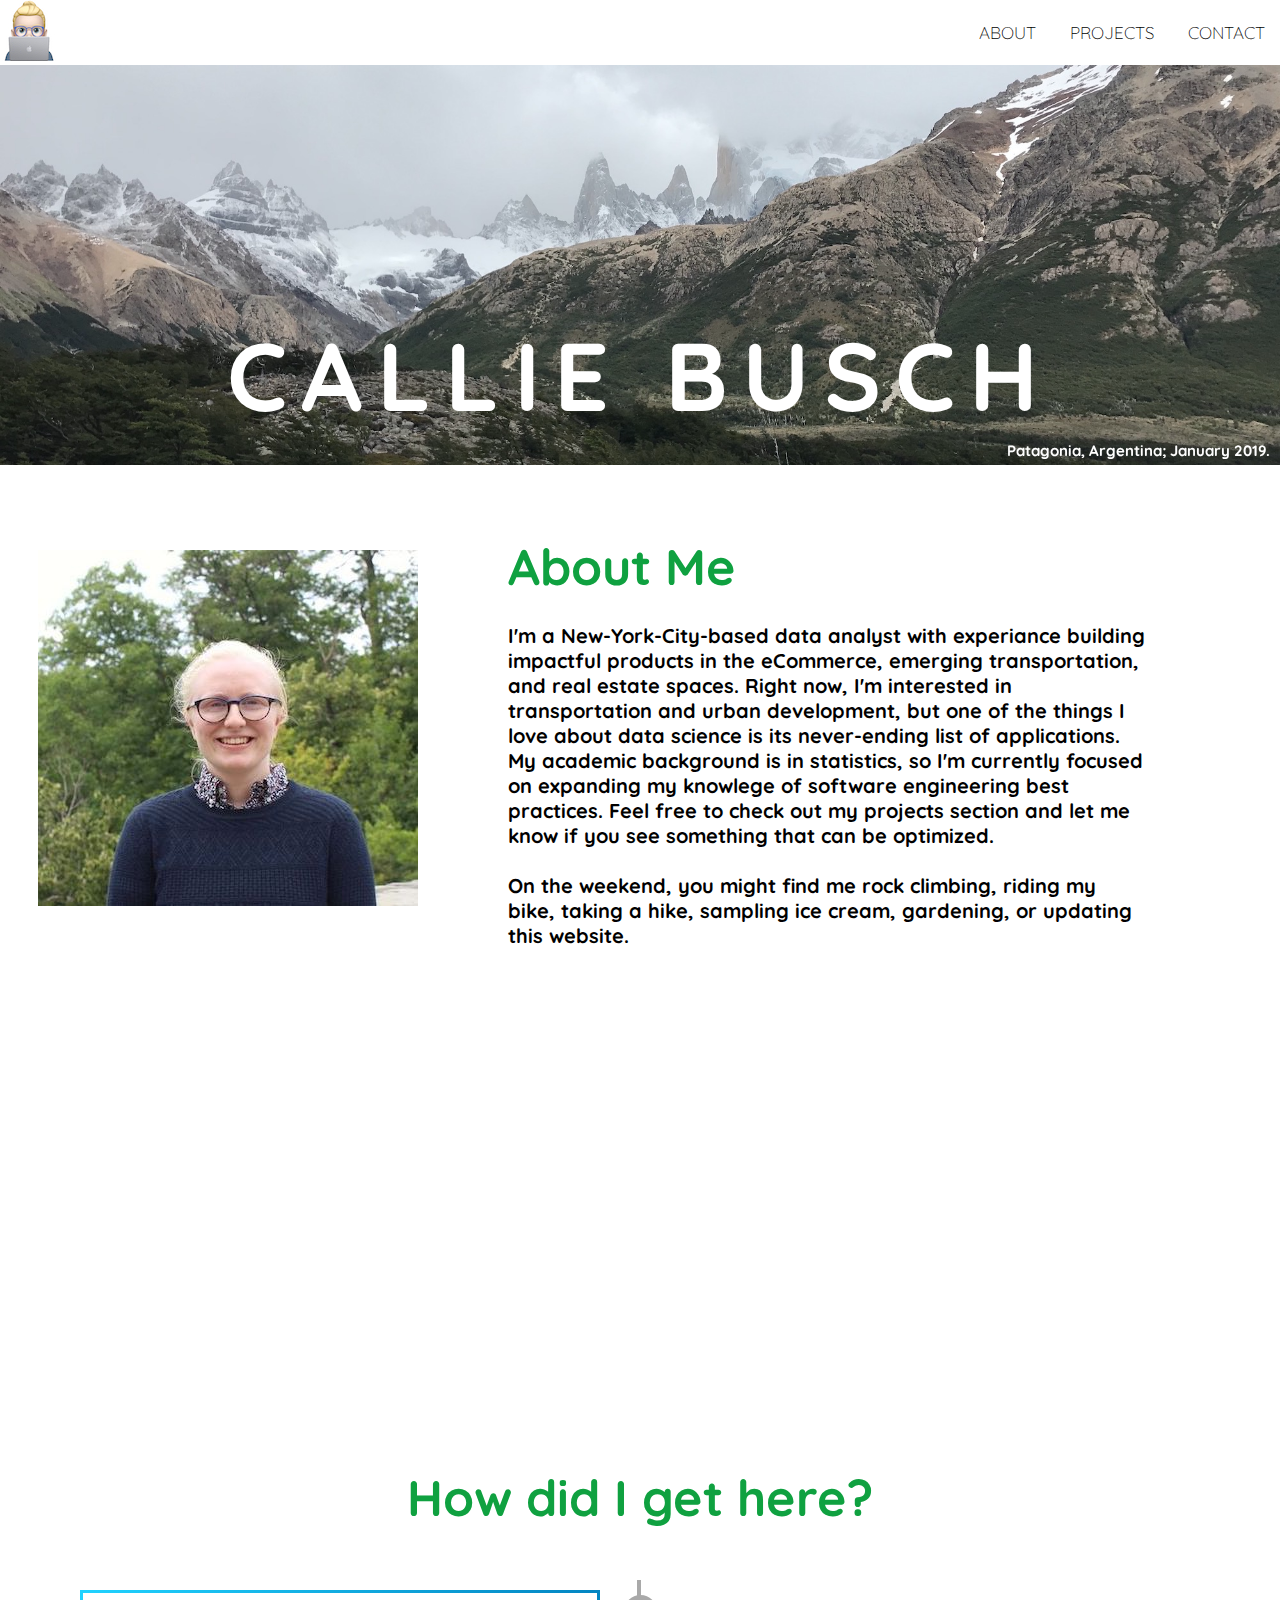
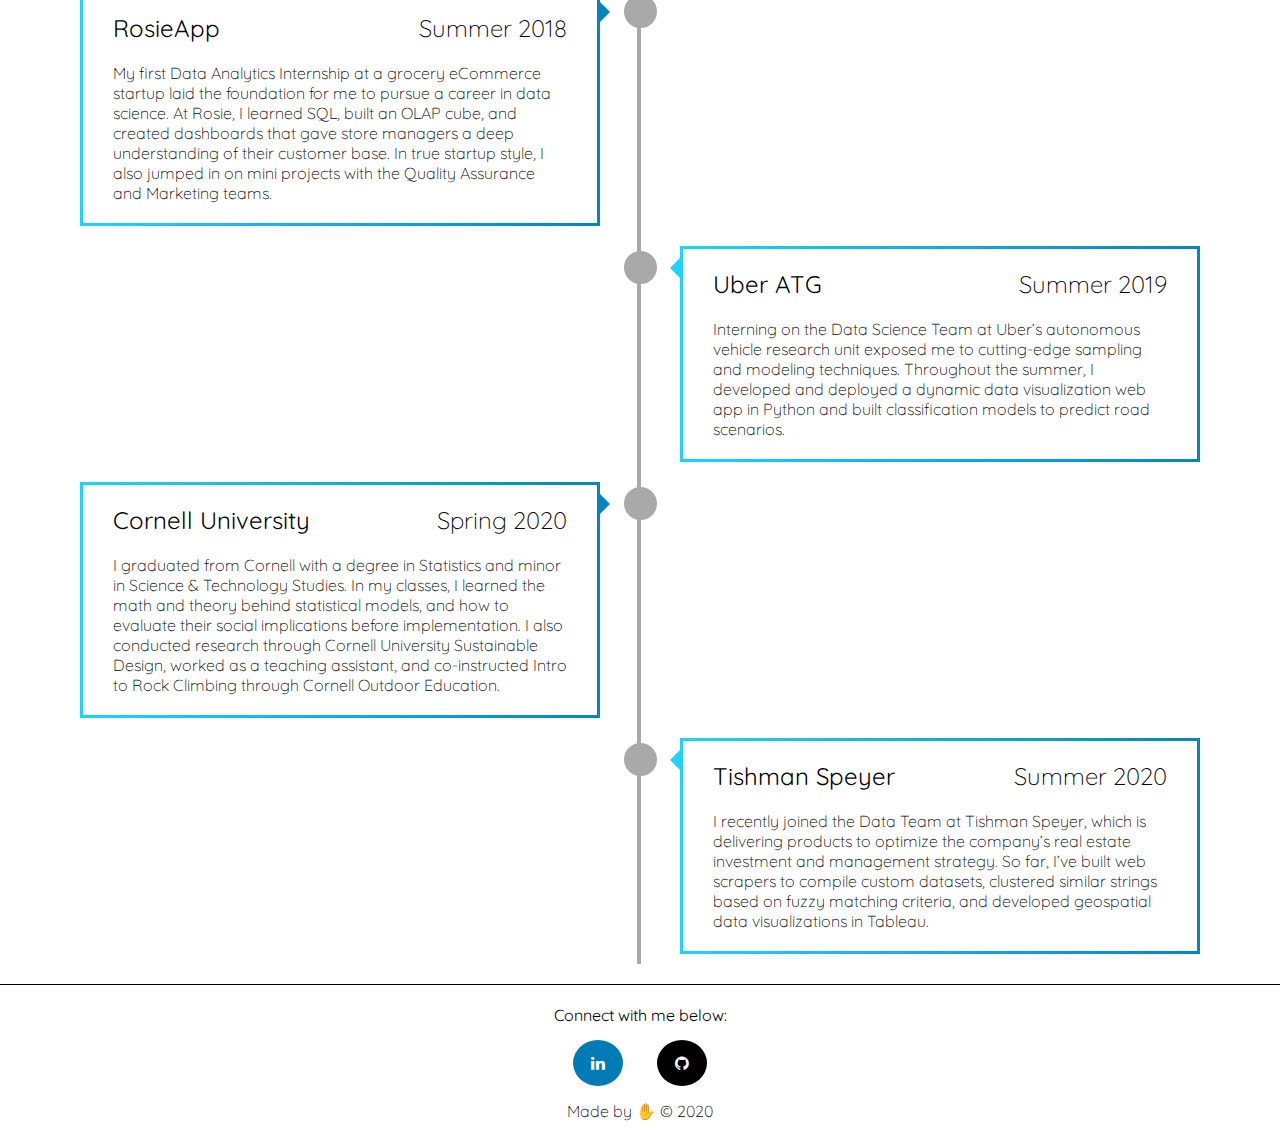
==== index.html @ 6dee9a63 "fit to bigger screens?" ====
<!DOCTYPE html>
<html lang = "en-US">
    <head>
        <meta charset="UTF-8">
        <title>
            Callie Busch
        </title>
        <link rel = "stylesheet" type = "text/css" href = 'css/style.css'>
        <link rel="stylesheet" href="https://cdnjs.cloudflare.com/ajax/libs/font-awesome/4.7.0/css/font-awesome.min.css">
        <link href="https://fonts.googleapis.com/css2?family=Quicksand:wght@300&display=swap" rel="stylesheet">
    </head>
    <body> 
        <header class="topnav">
            <span class = "cmb_icon">
                <a class="active" href = "index.html">
                    <img class= "cmb_icon" src = "images/cmb_working.jpeg">
                </a>
            </span>
            <nav class = "menu">
                <ul class ="menu_links">
                    <a href="index.html">ABOUT</a>
                    <a href="pages/projects.html">PROJECTS</a>
                    <a href="#footer">CONTACT</a>  
                </ul>     
            </nav>
            
        </header>
        <div class = "bg" id = "bg-1"> 
            <h1>
                <div class = page-title> 
                    CALLIE BUSCH  
                </div>
                <div class = "caption">
                    Patagonia, Argentina; January 2019.
                </div>
            </h1>
        </div>
        <div class = "content"> 
            <span id = 'prof_pic_containter'>
                    <img id = "prof_pic" src="images/callie_busch.jpg", alt = "Photo of Callie">
            </span>
            <span id = "abt_me"> 
                <h1 class = "headings">About Me </h1>
                <br>
                <p>
                    I'm a New-York-City-based data analyst with experiance building impactful products in the eCommerce, emerging transportation, and real estate spaces. 
                    Right now, I'm interested in transportation and urban development, but one of the things I love about data science is its never-ending list of applications.
                    My academic background is in statistics, so I'm currently focused on expanding my knowlege of software engineering best practices. 
                    Feel free to check out my projects section and let me know if you see something that can be optimized. 
                </p>
                <br>
                <p>
                    On the weekend, you might find me rock climbing, riding my bike, taking a hike, sampling ice cream, gardening, or updating this website. 
                </p> 
                <br/> 
                <p>
                    
                </p>
            </span>
        </div>
        <div class = "bg" id = "bg-2">
            <div class = "caption">
                Westland, New Zealand; December 2017.
            </div>
        </div>
        <h1 id = "tl-title" class = "headings">How did I get here?</h1>
        <div class="timeline">
            <div class="container left">
              <div class="tl-content">
                <span class = tl-header>
                        <strong>RosieApp</strong>Summer 2018
                </span>
                <br>
                <p>
                    My first Data Analytics Internship at a grocery eCommerce startup laid the foundation for me to pursue a career in data science. At Rosie, I learned SQL, built an OLAP cube, and created dashboards that gave store managers a deep understanding of their customer base. In true startup style, I also jumped in on mini projects with the Quality Assurance and Marketing teams. 
                </p>
              </div>
            </div>
            <div class="container right">
              <div class="tl-content">
                <span class = tl-header>
                    <strong>Uber ATG</strong>Summer 2019
                </span>
                <br>
                <p>Interning on the Data Science Team at Uber’s autonomous vehicle research unit exposed me to cutting-edge sampling and modeling techniques. Throughout the summer, I developed and deployed a dynamic data visualization web app in Python and built classification models to predict road scenarios.</p>
              </div>
            </div>
            <div class="container left">
                <div class="tl-content">
                    <span class = tl-header>
                        <strong>Cornell University</strong>Spring 2020
                    </span>
                    <br>
                  <p>I graduated from Cornell with a degree in Statistics and minor in Science & Technology Studies. In my classes, I learned the math and theory behind statistical models, and how to evaluate their social implications before implementation. I also conducted research through Cornell University Sustainable Design, worked as a teaching assistant, and co-instructed Intro to Rock Climbing through Cornell Outdoor Education. </p>
                </div>
              </div>
            <div class="container right">
                <div class="tl-content">
                    <span class = tl-header>
                        <strong>Tishman Speyer</strong>Summer 2020
                    </span>
                    <br>
                    <p>I recently joined the Data Team at Tishman Speyer, which is delivering products to optimize the company’s real estate investment and management strategy. So far, I’ve built web scrapers to compile custom datasets, clustered similar strings based on fuzzy matching criteria, and developed geospatial data visualizations in Tableau. </p>
                </div>
              </div>
          </div>
          <br>



        <div class = 'footer' id = footer>
            <br>
            <div> <b>Connect with me below:</b></div>
            <span class = "socials">
                <a href = "https://www.linkedin.com/in/callie-busch/" target="_blank" class="fa fa-linkedin"></a>
                <a href = "https://github.com/calliebusch" target="_blank" class="fa fa-github"></a>
            </span>
            <div> Made by &#9995; © 2020</div>
            <br>
    </body>
</html>
---- css/style.css ----
/*Styling for Callie's website*/

*{
  box-sizing: border-box;
  margin:0;
  padding:0;
}

body {
    font-family: 'Quicksand', sans-serif;
    font-style: normal;
    font-weight: 300;
  }

  .topnav {
    position: sticky;
    top:0;
    z-index:1;
    display:flex;
    background-color: rgb(255, 255, 255);
    justify-content: space-between;
    align-items: center;
  }

  .menu a {
    color: #000000;
    text-align: center;
    padding: 10px 15px;
    text-decoration: none;
    font-size: 17px;
  }
  
  .topnav a:hover {
    text-decoration: underline;
  }

  .page-title {
    text-align:center;
    color: #ffffff;
    width: 80%;
    font-size: 300%;
    padding-top: 250px;
    margin: 0 auto; 
    letter-spacing: .15em; 
  }

  .bg{
    height: 400px;
    filter: brightness(1.1);
    filter: grayscale(20%);
    background-position: top; 
    background-repeat: no-repeat;
    background-size: 100%, 100%;
    background-attachment: fixed;
    position: static;
    z-index: -9999;
    padding: 0;    
  }

  #bg-1 {
    background-image: url("../images/fitz.JPG"); 
  }
  .caption{
    position:absolute;
    color:white;
    bottom:0;
    right:0;
    font-size:15px;
    font-weight: bold;
    margin-right:10px;
    margin-bottom: 5px;
  }
  .content{
    background: white;
    width: 100%; height:550px;
    display:flex;
    flex-direction: row;
    flex-wrap:wrap;
  }
  #prof_pic_container{
    float:left;
    display:flex;
    width:50%;
    height:inherit;
  }
  #prof_pic{
    margin-top:85px;
    margin-bottom:85px;
    margin-left:10%;
    margin-right:10%;

  }
  #abt_me{
    float:right;
    text-align: left;
    height:inherit;
    width: 50%;
    margin-top:70px;
    margin-bottom: 70px;
    margin-right:10%;
    margin-left:10%;
    font-weight: bold;
    font-size: 20px;
  }
  .headings {
    font-size: 50px;
    color: rgb(15, 161, 64);
    font-weight: bold;
  }

  #bg-2 {
    background-image: url("../images/NZ_riv.jpeg"); 
  }
  .footer{
    border-top: 1px solid #000000;
    text-align: center;
  }

  .socials a {
    display: inline-block;
  }

  #bg-4 {
    background-image: url("../images/au_blue_hills.jpeg"); 
  }

  #bg-3 {
    background-image: url("../images/au_beach.jpg"); 
  }

  .center-heading{
    padding-top: 50px;
    text-align: center;
    color: rgb(122, 177, 122);
    font-size: 40px;
    font-weight: bold;
  }

  .fa {
    padding: 15px;
    width: 50px;
    font-size: 30px;
    text-align: center;
    text-decoration: none;
    border-radius: 50%;
    margin: 15px;
    color: white;
  }

  .fa-linkedin {
    background: #007bb5;
  }
  
  .fa-github {
    background: black;
  }

 #tl-title{
   text-align: center;
   padding:4%
 }

  .timeline {
    position: relative;
    max-width: 1200px;
    margin: 0 auto;
  }
  
  /* The actual timeline (the vertical ruler) */
  .timeline::after {
    content: '';
    position: absolute;
    width: 4px;
    background-color:darkgray;
    top: 0;
    bottom: 0;
    left: 50%;
    margin-left: -3px;
    position: absolute;
    z-index: .9;
  }
  
  /* Container around content */
  .container {
    padding: 10px 40px;
    position: relative;
    background-color: inherit;
    width: 50%;
  }
  
  /* The circles on the timeline */
  .container::after {
    content: '';
    position: absolute;
    width: 25px;
    height: 25px;
    right: -17px;
    background-color: darkgray;
    border: 4px solid darkgray;
    top: 15px;
    border-radius: 50%;
  }
  
  /* Place the container to the left */
  .left {
    left: 0;
  }
  
  /* Place the container to the right */
  .right {
    left: 50%;
  }
  
  /* Add arrows to the left container (pointing right) */
  .left::before {
    content: " ";
    height: 0;
    position: absolute;
    top: 22px;
    width: 0;
    z-index: .99;
    right: 30px;
    border: medium solid rgb(3, 133, 194);
    border-width: 10px 0 10px 10px;
    border-color: transparent transparent transparent rgb(3, 133, 194);
  }
  
  /* Add arrows to the right container (pointing left) */
  .right::before {
    content: " ";
    height: 0;
    position: absolute;
    top: 22px;
    width: 0;
    z-index: .99;
    left: 30px;
    border: medium solid rgb(32, 210, 255);
    border-width: 10px 10px 10px 0;
    border-color: transparent rgb(32, 210, 255) transparent transparent;
  }
  
  /* Fix the circle for containers on the right side */
  .right::after {
    left: -16px;
  }
  
  /* The actual content */
  .tl-content {
    padding: 20px 30px;
    background-color: white;
    border: solid;
    /*border-color: darkblue;*/
    border-image: linear-gradient(to right, rgb(32, 210, 255) 0%, rgb(3, 133, 194) 100%);
    border-image-slice: 1;
    position: relative;
    border-radius: 6px;
  }
  
  /* Media queries - Responsive timeline on screens less than 600px wide */
  @media screen and (max-width: 600px) {
  /* Place the timelime to the left */
    .timeline::after {
      left: 31px;
    }
  
  /* Full-width containers */
    .container {
      width: 100%;
      padding-left: 70px;
      padding-right: 25px;
    }
  
  /* Make sure that all arrows are pointing leftwards */
    .container::before {
      left: 60px;
      border: medium solid white;
      border-width: 10px 10px 10px 0;
      border-color: transparent white transparent transparent;
    }
  
  /* Make sure all circles are at the same spot */
    .left::after, .right::after {
      left: 15px;
    }
  
  /* Make all right containers behave like the left ones */
    .right {
      left: 0%;
    }
  }


  .tl-header{
    top:0;
    z-index:1;
    display:flex;
    justify-content: space-between;
    align-items: center;
    font-size: 150%;
  }
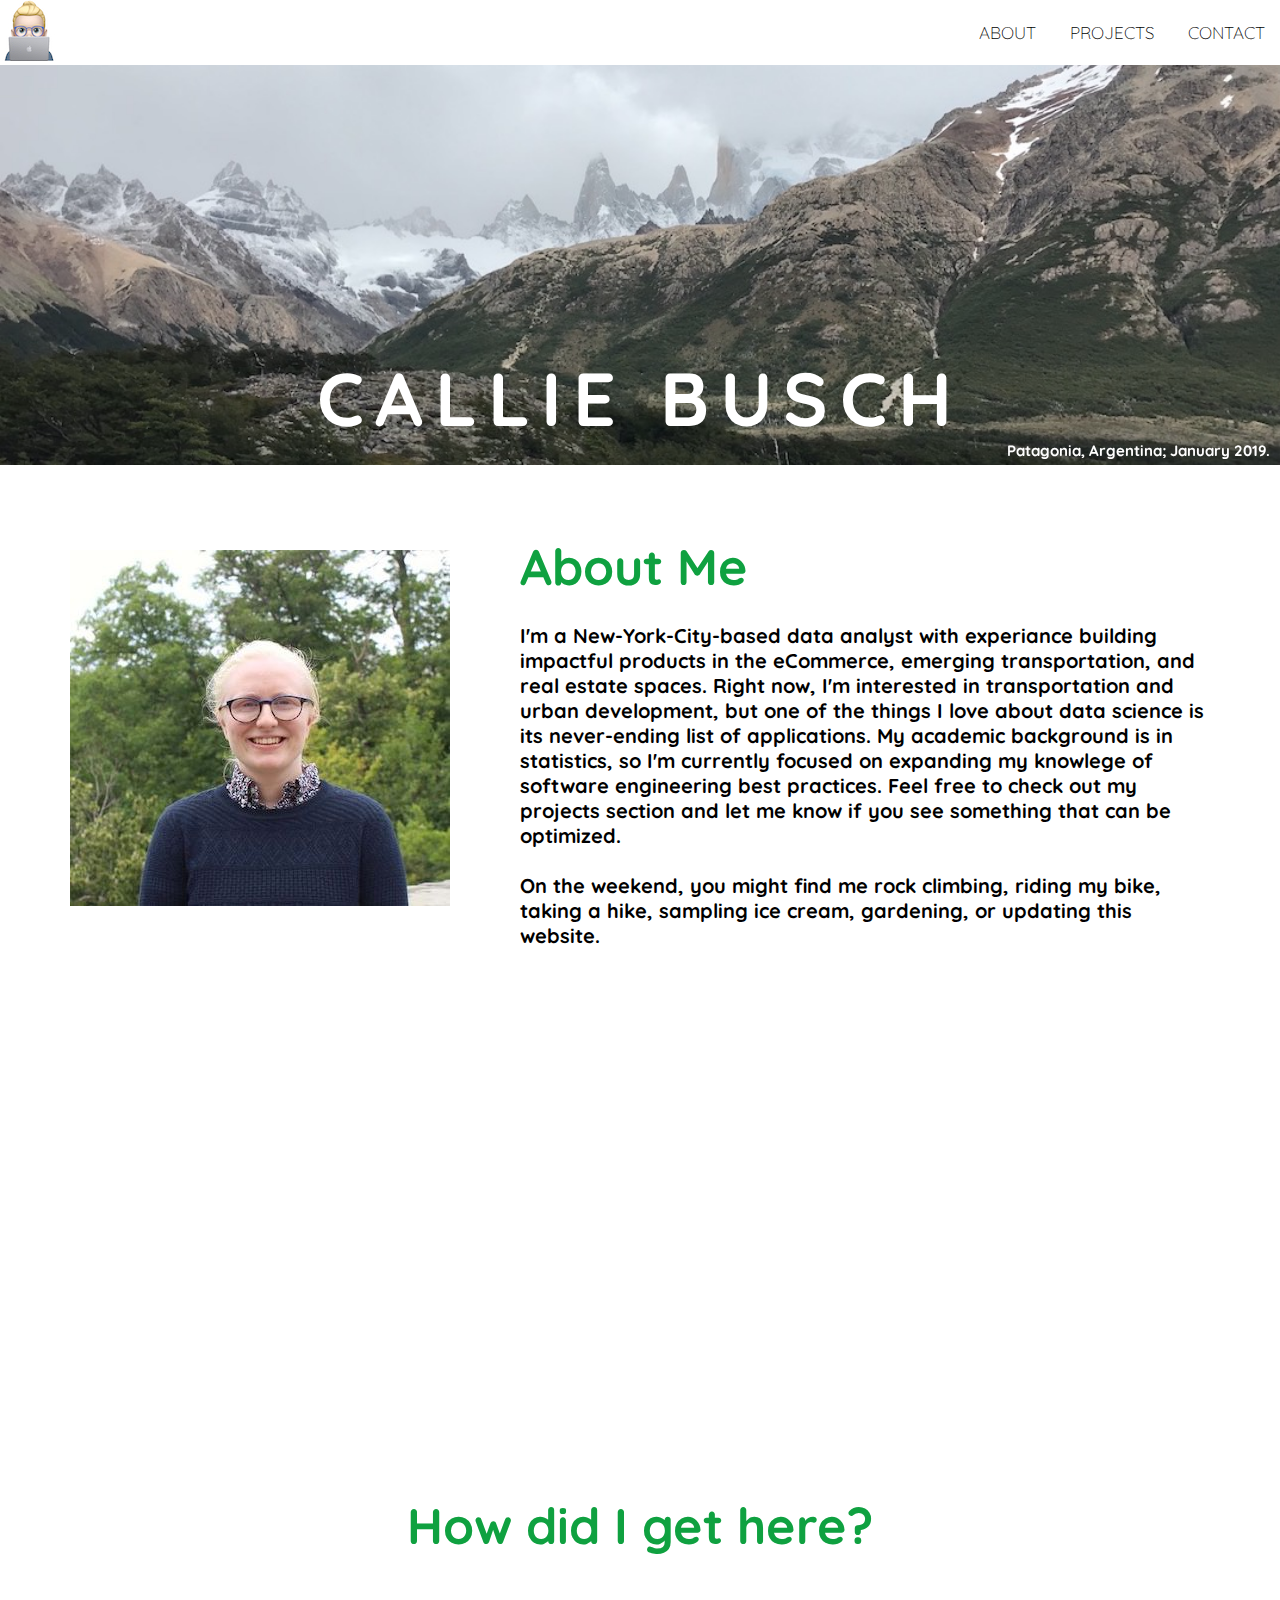
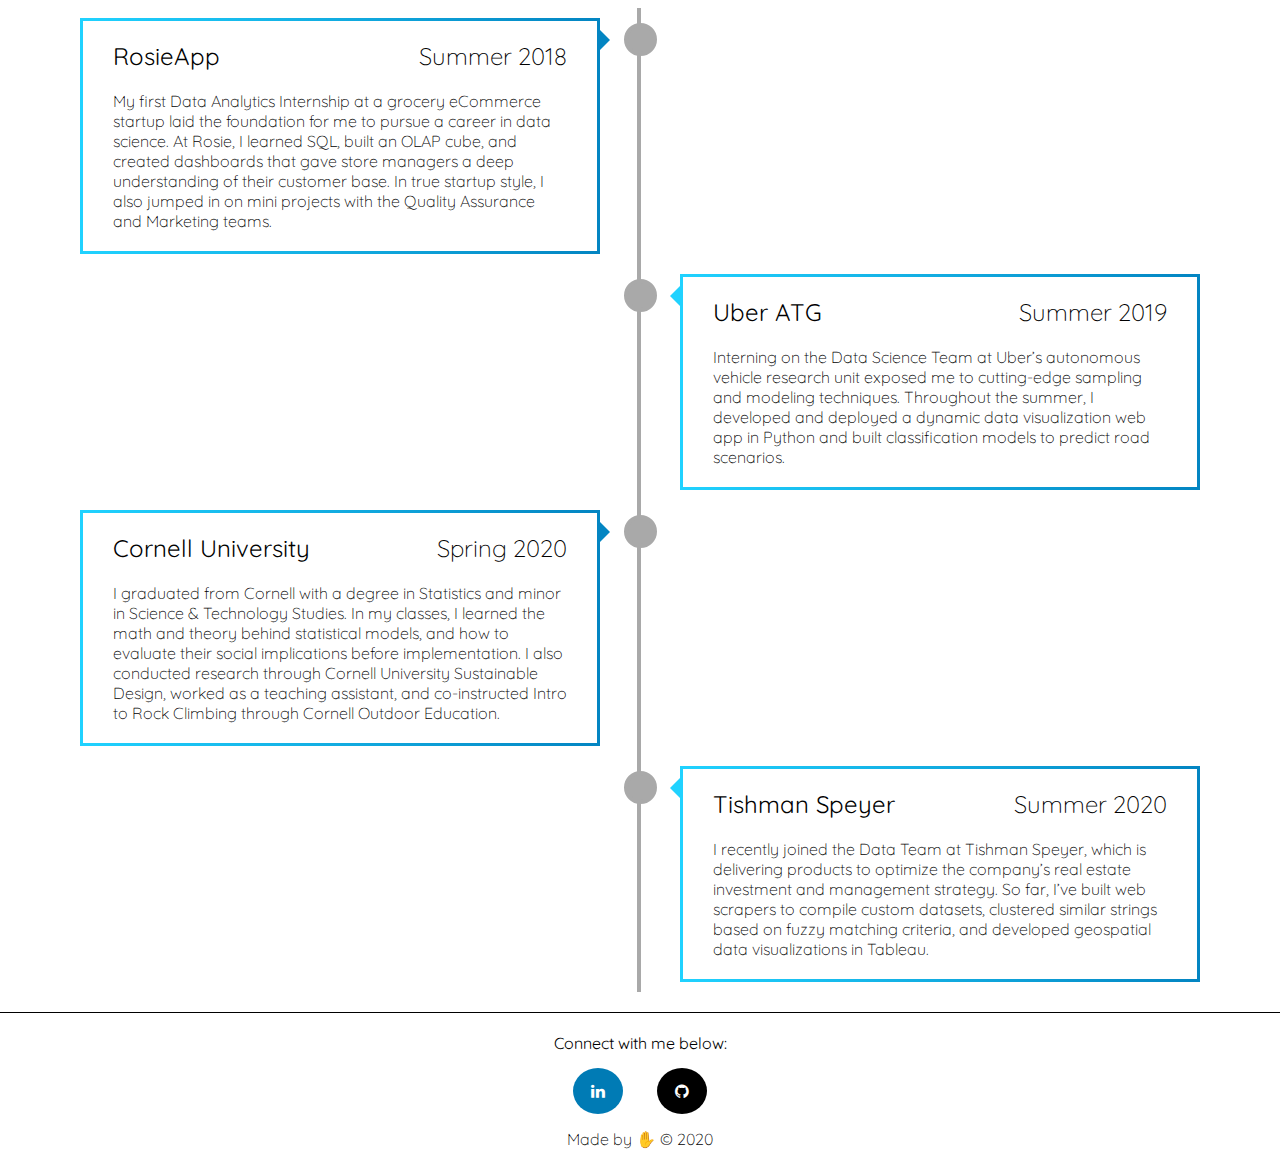
==== commit 8c7671a5: "phone view exp 3" ====
--- a/index.html
+++ b/index.html
@@ -2,6 +2,7 @@
 <html lang = "en-US">
     <head>
         <meta charset="UTF-8">
+        <meta name="viewport" content="minimum-scale=1">
         <title>
             Callie Busch
         </title>
--- a/css/style.css
+++ b/css/style.css
@@ -35,13 +35,14 @@
   }
 
   .page-title {
-    text-align:center;
     color: #ffffff;
-    width: 80%;
-    font-size: 300%;
-    padding-top: 250px;
-    margin: 0 auto; 
+    font-size: 75px;
     letter-spacing: .15em; 
+    padding-bottom: 20px; 
+    position: absolute;
+    width:100%;
+    bottom:0;
+    text-align: center;
   }
 
   .bg{
@@ -55,6 +56,7 @@
     position: static;
     z-index: -9999;
     padding: 0;    
+
   }
 
   #bg-1 {
@@ -72,33 +74,30 @@
   }
   .content{
     background: white;
-    width: 100%; height:550px;
+    height:auto;
+    width: 100%; 
     display:flex;
     flex-direction: row;
-    flex-wrap:wrap;
+    flex-wrap:nowrap;
   }
   #prof_pic_container{
     float:left;
-    display:flex;
-    width:50%;
     height:inherit;
   }
   #prof_pic{
     margin-top:85px;
     margin-bottom:85px;
-    margin-left:10%;
-    margin-right:10%;
-
-  }
+    margin-left:70px;
+  }
+
   #abt_me{
     float:right;
     text-align: left;
     height:inherit;
-    width: 50%;
     margin-top:70px;
     margin-bottom: 70px;
-    margin-right:10%;
-    margin-left:10%;
+    margin-left:70px;
+    margin-right:70px;
     font-weight: bold;
     font-size: 20px;
   }
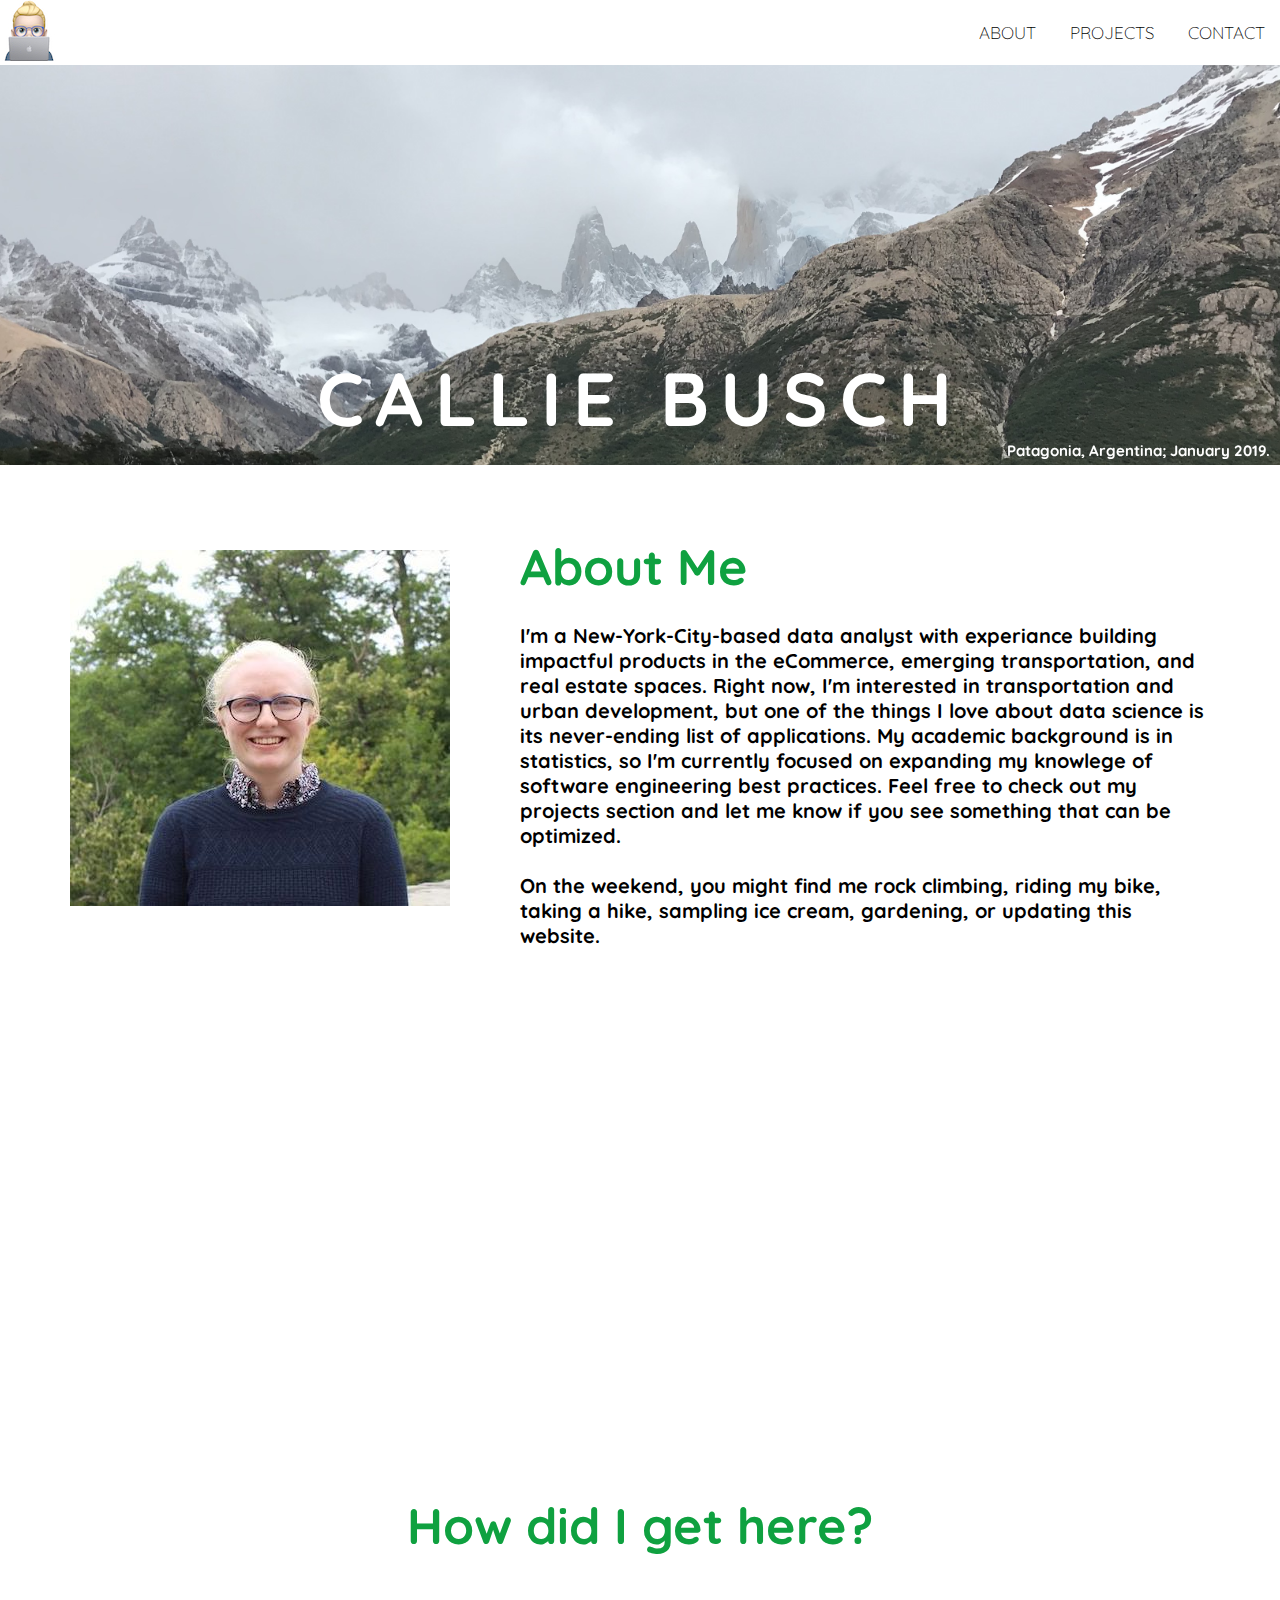
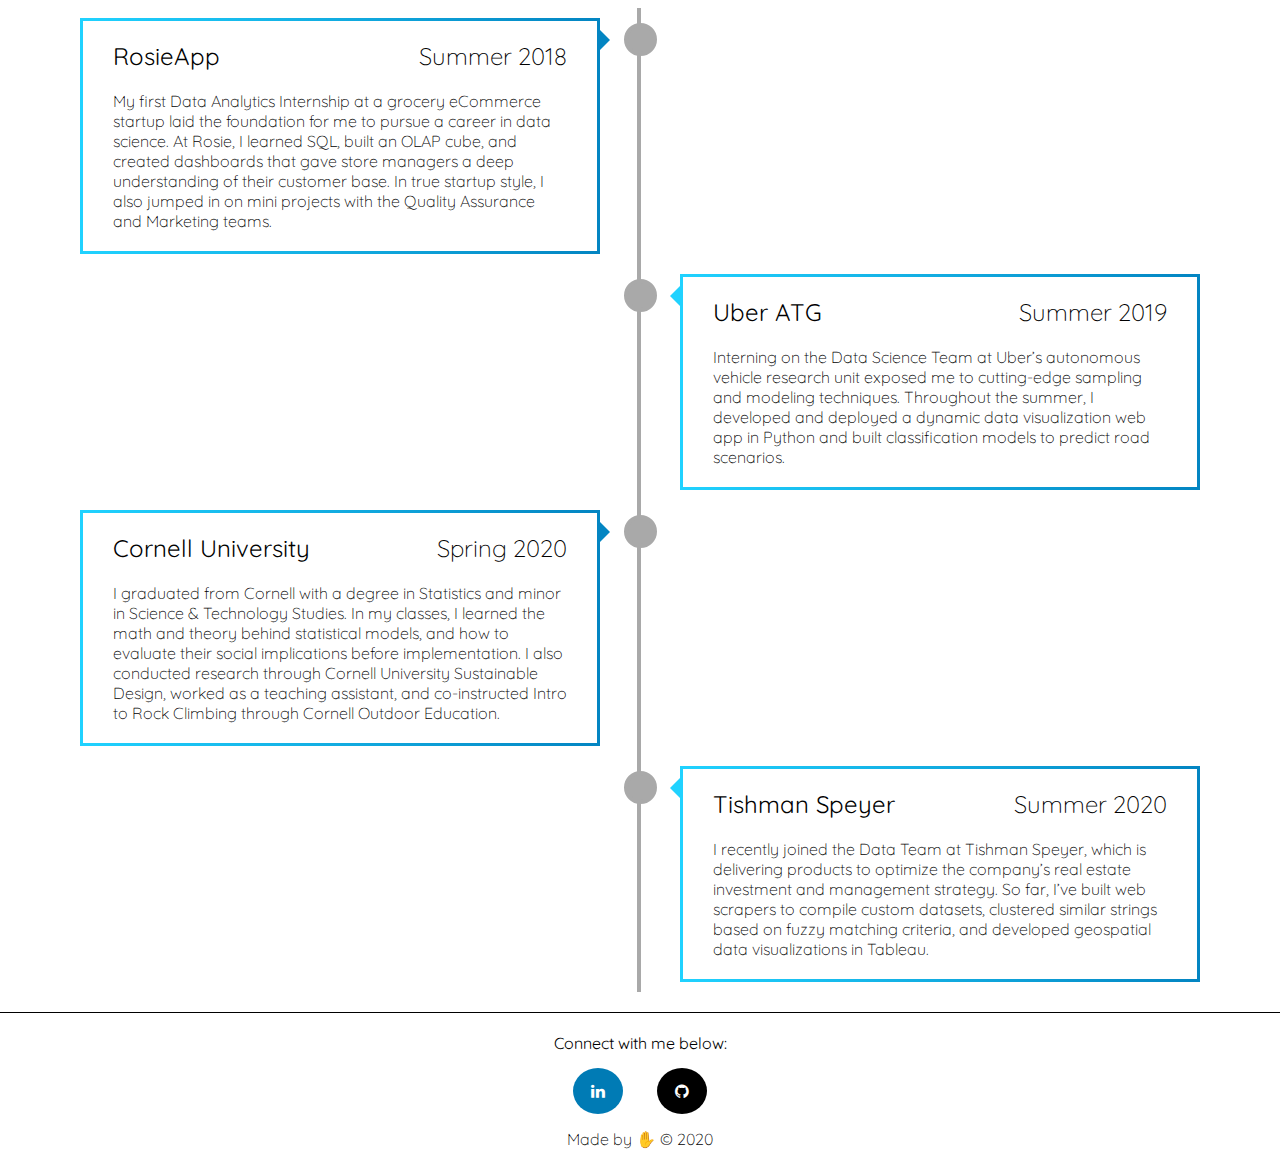
==== commit 1dd6b792: "phone view exp 4" ====
--- a/index.html
+++ b/index.html
@@ -2,7 +2,6 @@
 <html lang = "en-US">
     <head>
         <meta charset="UTF-8">
-        <meta name="viewport" content="minimum-scale=1">
         <title>
             Callie Busch
         </title>
@@ -31,11 +30,12 @@
                 <div class = page-title> 
                     CALLIE BUSCH  
                 </div>
-                <div class = "caption">
+                 <div class = "caption">
                     Patagonia, Argentina; January 2019.
                 </div>
             </h1>
-        </div>
+        </div>    
+        
         <div class = "content"> 
             <span id = 'prof_pic_containter'>
                     <img id = "prof_pic" src="images/callie_busch.jpg", alt = "Photo of Callie">
--- a/css/style.css
+++ b/css/style.css
@@ -46,13 +46,15 @@
   }
 
   .bg{
-    height: 400px;
+    height:400px;
     filter: brightness(1.1);
     filter: grayscale(20%);
     background-position: top; 
     background-repeat: no-repeat;
-    background-size: 100%, 100%;
+    background-size: cover;
+    margin:0;
     background-attachment: fixed;
+    bottom:0;
     position: static;
     z-index: -9999;
     padding: 0;    
@@ -60,7 +62,7 @@
   }
 
   #bg-1 {
-    background-image: url("../images/fitz.JPG"); 
+    background-image: url("../images/fitz_2.jpeg"); 
   }
   .caption{
     position:absolute;
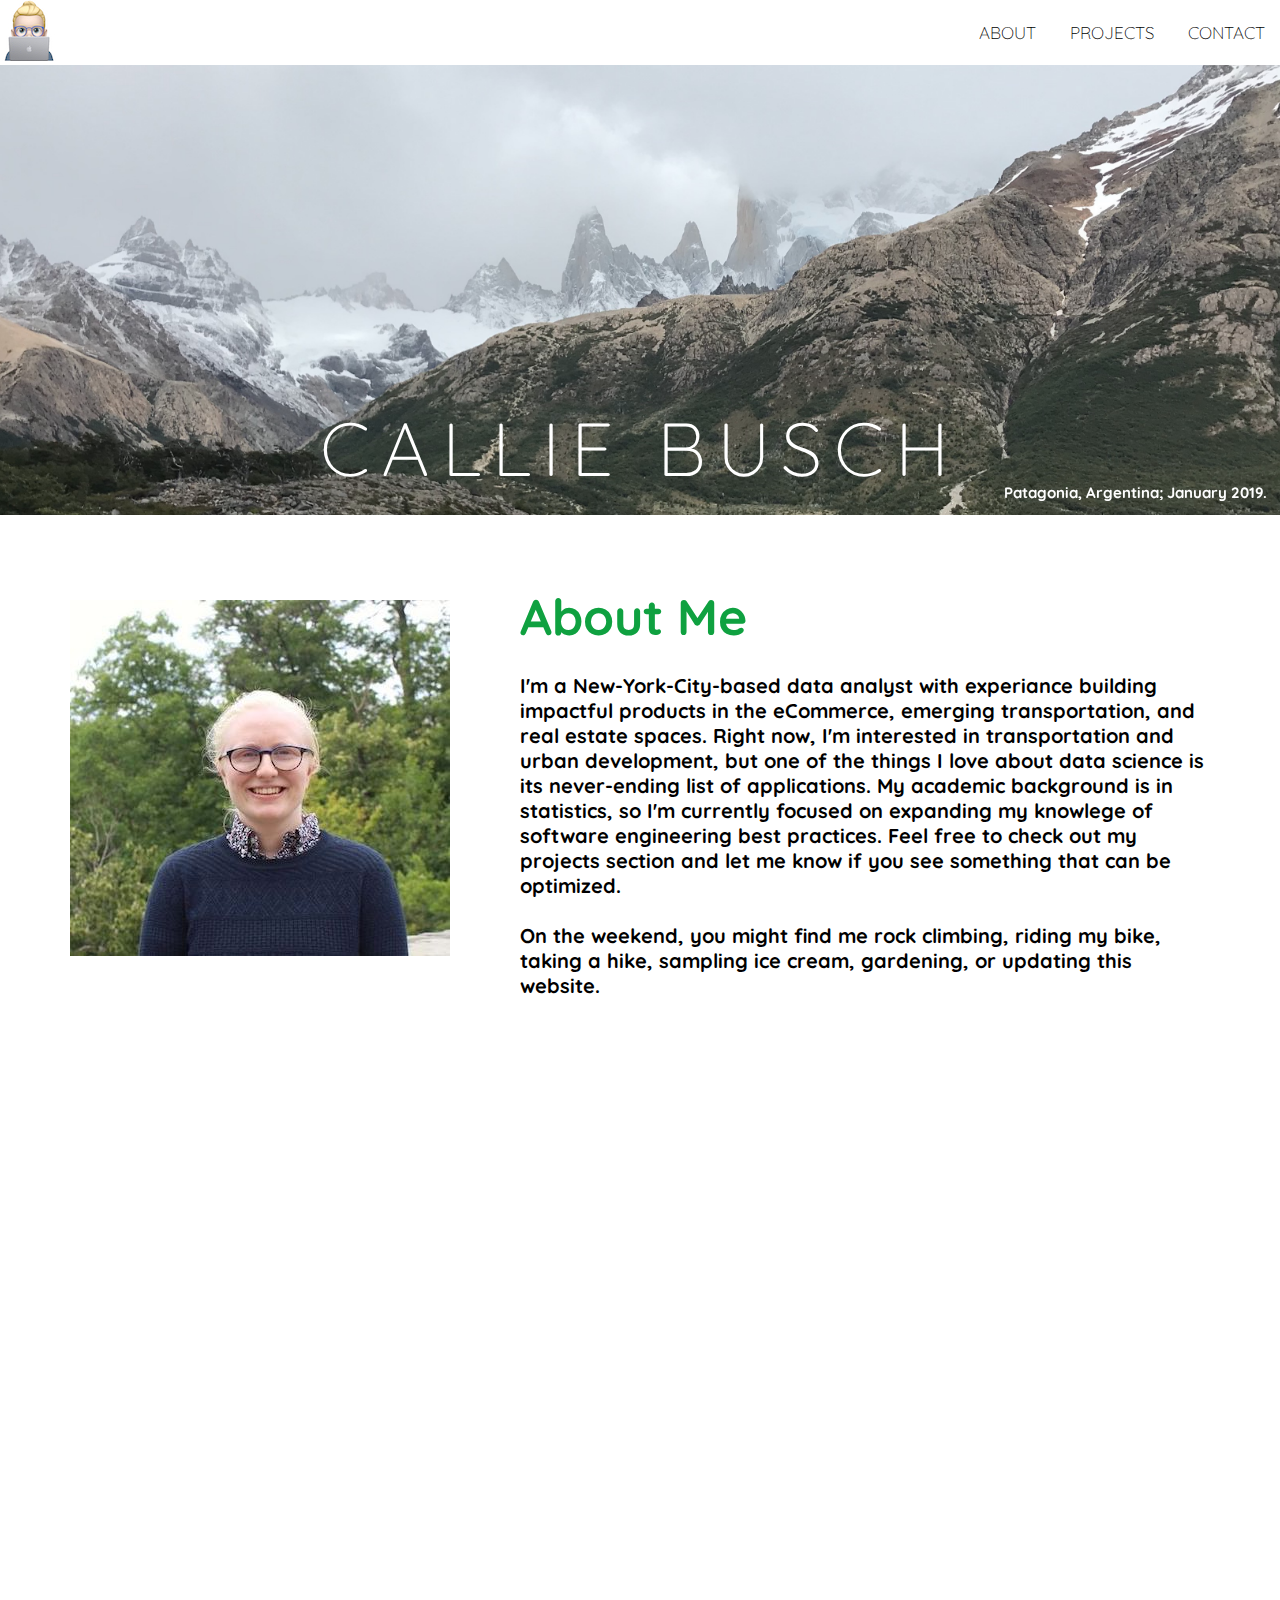
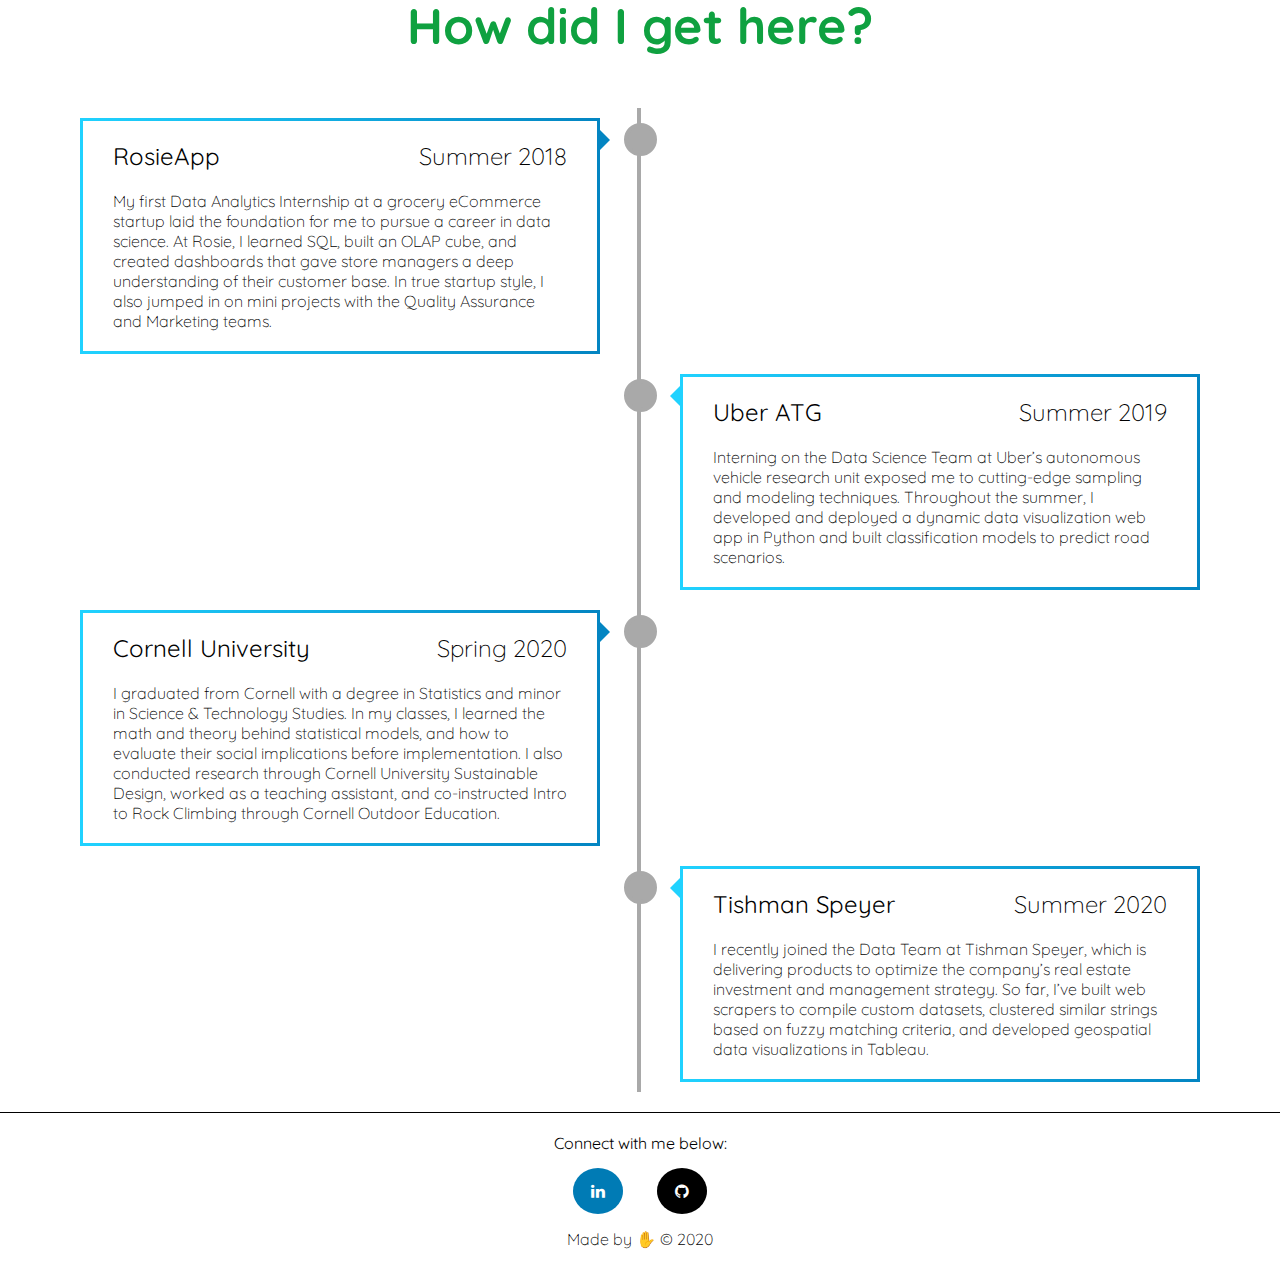
==== commit ea207145: "phone view test 1" ====
--- a/index.html
+++ b/index.html
@@ -26,14 +26,12 @@
             
         </header>
         <div class = "bg" id = "bg-1"> 
-            <h1>
-                <div class = page-title> 
-                    CALLIE BUSCH  
-                </div>
-                 <div class = "caption">
-                    Patagonia, Argentina; January 2019.
-                </div>
-            </h1>
+            <div class = page-title> 
+                CALLIE BUSCH  
+            </div>
+            <div class = "caption">
+                Patagonia, Argentina; January 2019.
+            </div>
         </div>    
         
         <div class = "content"> 
--- a/css/style.css
+++ b/css/style.css
@@ -6,10 +6,15 @@
   padding:0;
 }
 
+html{
+  height:100%;
+}
+
 body {
     font-family: 'Quicksand', sans-serif;
     font-style: normal;
     font-weight: 300;
+    height: 100%;
   }
 
   .topnav {
@@ -46,19 +51,19 @@
   }
 
   .bg{
-    height:400px;
+    height:50%;
+    min-height: 200px;
     filter: brightness(1.1);
     filter: grayscale(20%);
     background-position: top; 
     background-repeat: no-repeat;
-    background-size: cover;
+    background-size: cover ;
     margin:0;
     background-attachment: fixed;
     bottom:0;
     position: static;
     z-index: -9999;
     padding: 0;    
-
   }
 
   #bg-1 {
@@ -71,8 +76,8 @@
     right:0;
     font-size:15px;
     font-weight: bold;
-    margin-right:10px;
-    margin-bottom: 5px;
+    margin-right:1%;
+    margin-bottom: 1%;
   }
   .content{
     background: white;
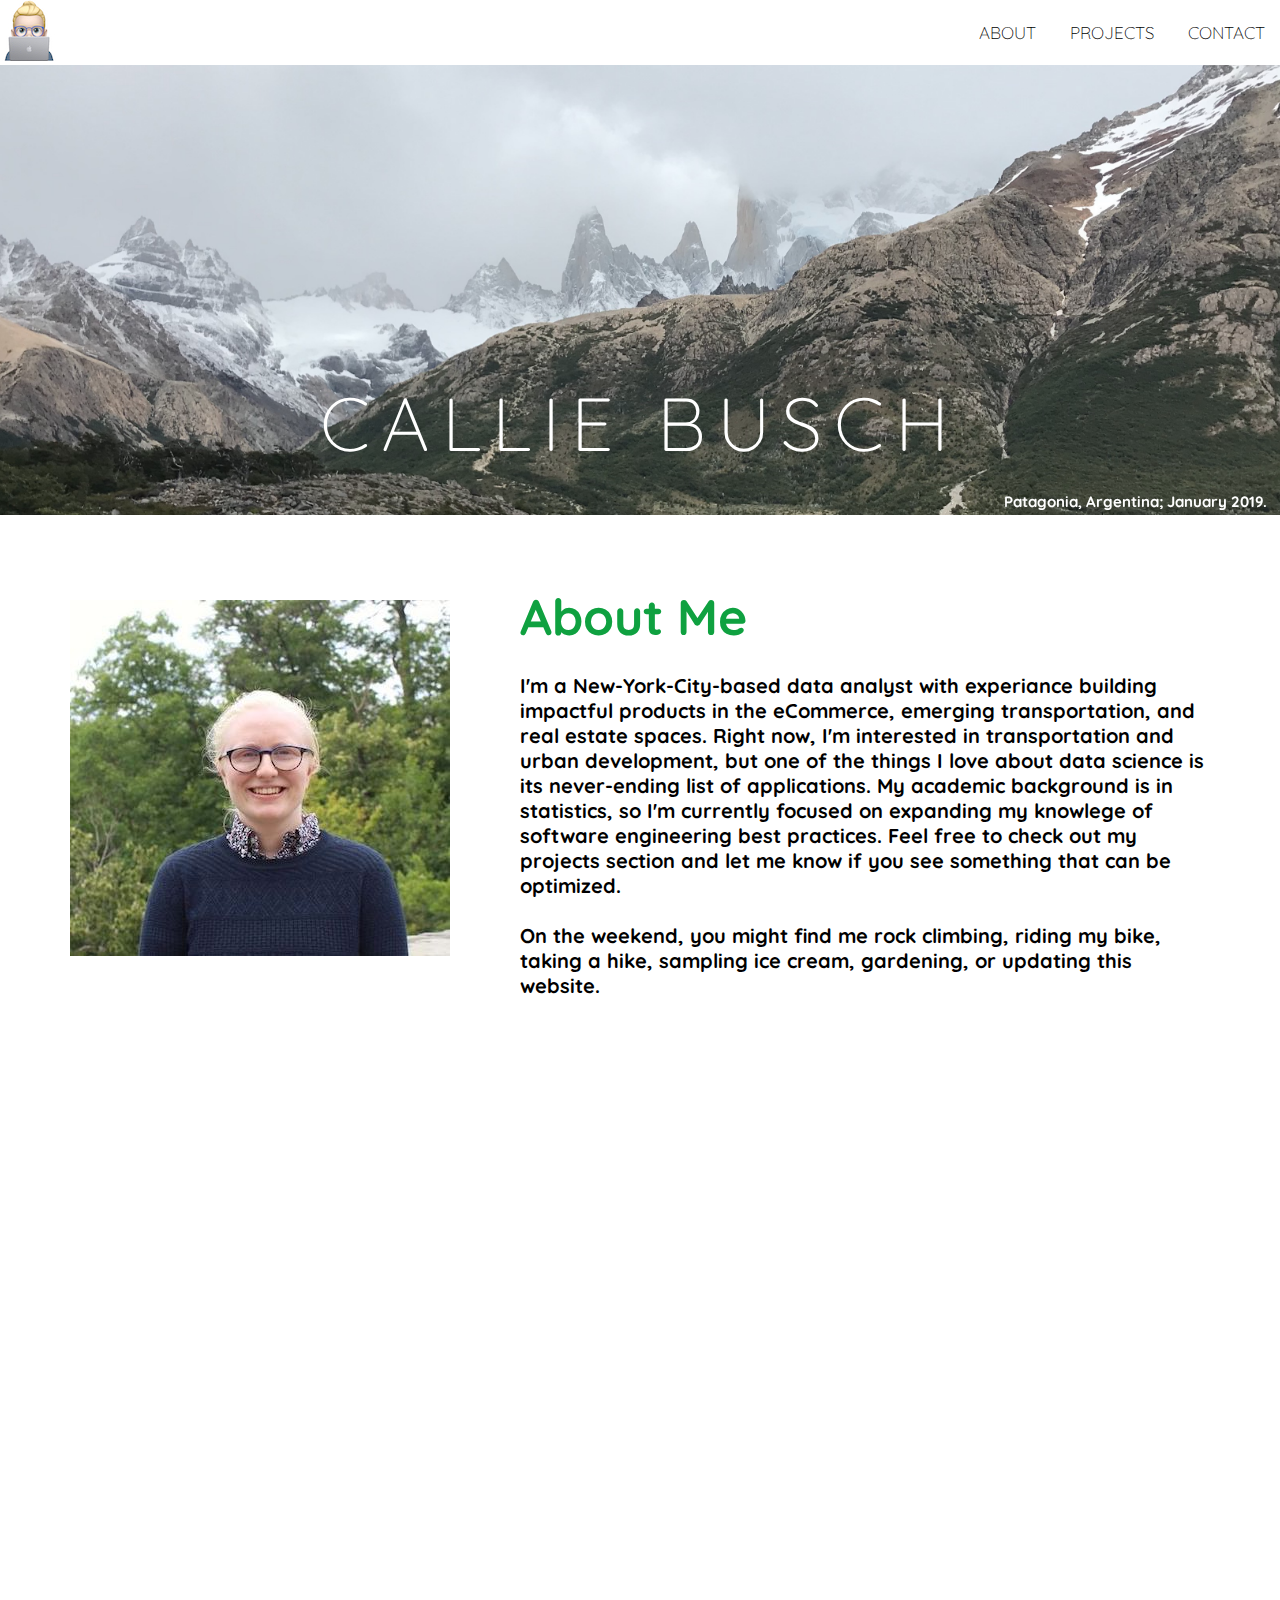
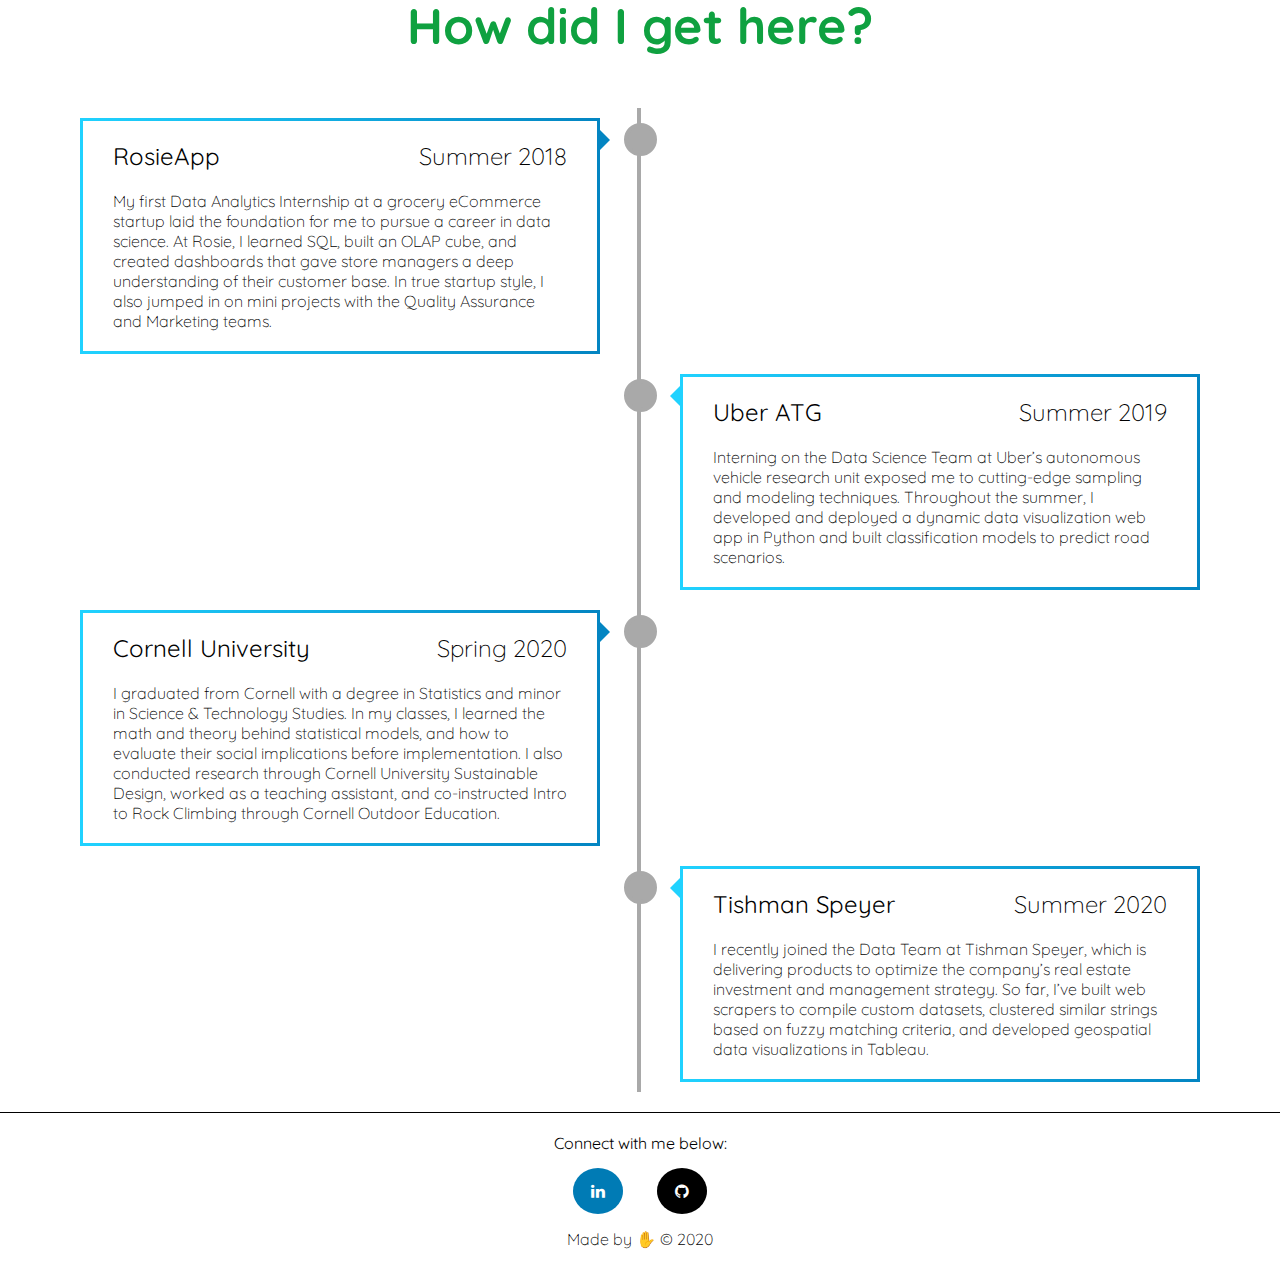
==== commit 4f9d5eb4: "phone view test purple text" ====
--- a/index.html
+++ b/index.html
@@ -25,6 +25,7 @@
             </nav>
             
         </header>
+        
         <div class = "bg" id = "bg-1"> 
             <div class = page-title> 
                 CALLIE BUSCH  
--- a/css/style.css
+++ b/css/style.css
@@ -43,11 +43,12 @@
     color: #ffffff;
     font-size: 75px;
     letter-spacing: .15em; 
-    padding-bottom: 20px; 
-    position: absolute;
+    /*padding-bottom: 20px; */
+    position: absolute; 
     width:100%;
-    bottom:0;
-    text-align: center;
+    bottom:10%;
+    text-align: center;
+    left:0;
   }
 
   .bg{
@@ -56,6 +57,7 @@
     filter: brightness(1.1);
     filter: grayscale(20%);
     background-position: top; 
+    position: relative;
     background-repeat: no-repeat;
     background-size: cover ;
     margin:0;
@@ -66,18 +68,41 @@
     padding: 0;    
   }
 
-  #bg-1 {
-    background-image: url("../images/fitz_2.jpeg"); 
+  /*-------- iPads and iphones --------*/
+  @media (hover: none) {
+  .bg {
+    background-attachment: scroll;
+    position: relative;
+  }
+  .page-title {
+    color: #ffffff;
+    color:rgb(255, 92, 255);
+    font-size: 75px;
+    letter-spacing: .15em; 
+    width:100%;
+    position: absolute;
+    text-align: center;
   }
   .caption{
     position:absolute;
     color:white;
-    bottom:0;
-    right:0;
+    bottom:1%;
+    right:1%;
     font-size:15px;
     font-weight: bold;
-    margin-right:1%;
-    margin-bottom: 1%;
+  }
+}
+
+  #bg-1 {
+    background-image: url("../images/fitz_2.jpeg"); 
+  }
+  .caption{
+    position:absolute;
+    color:white;
+    bottom:1%;
+    right:1%;
+    font-size:15px;
+    font-weight: bold;
   }
   .content{
     background: white;
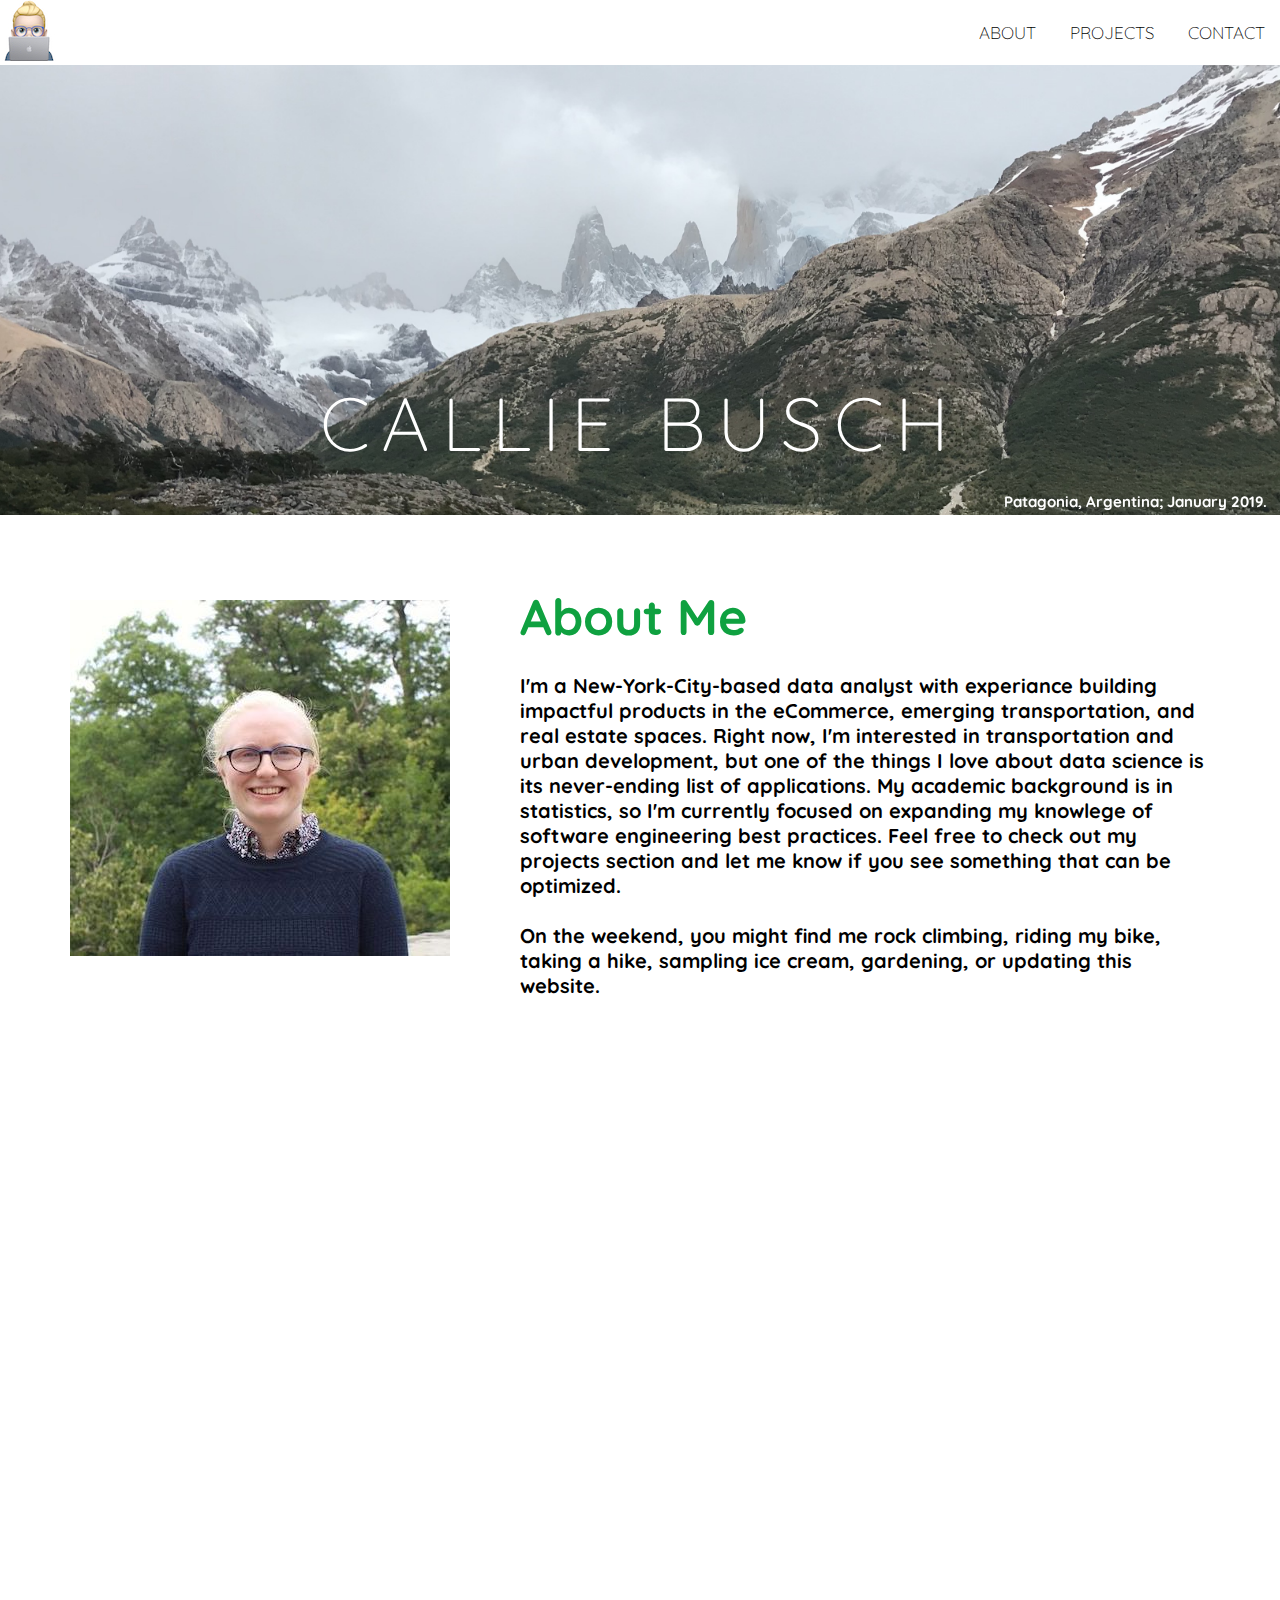
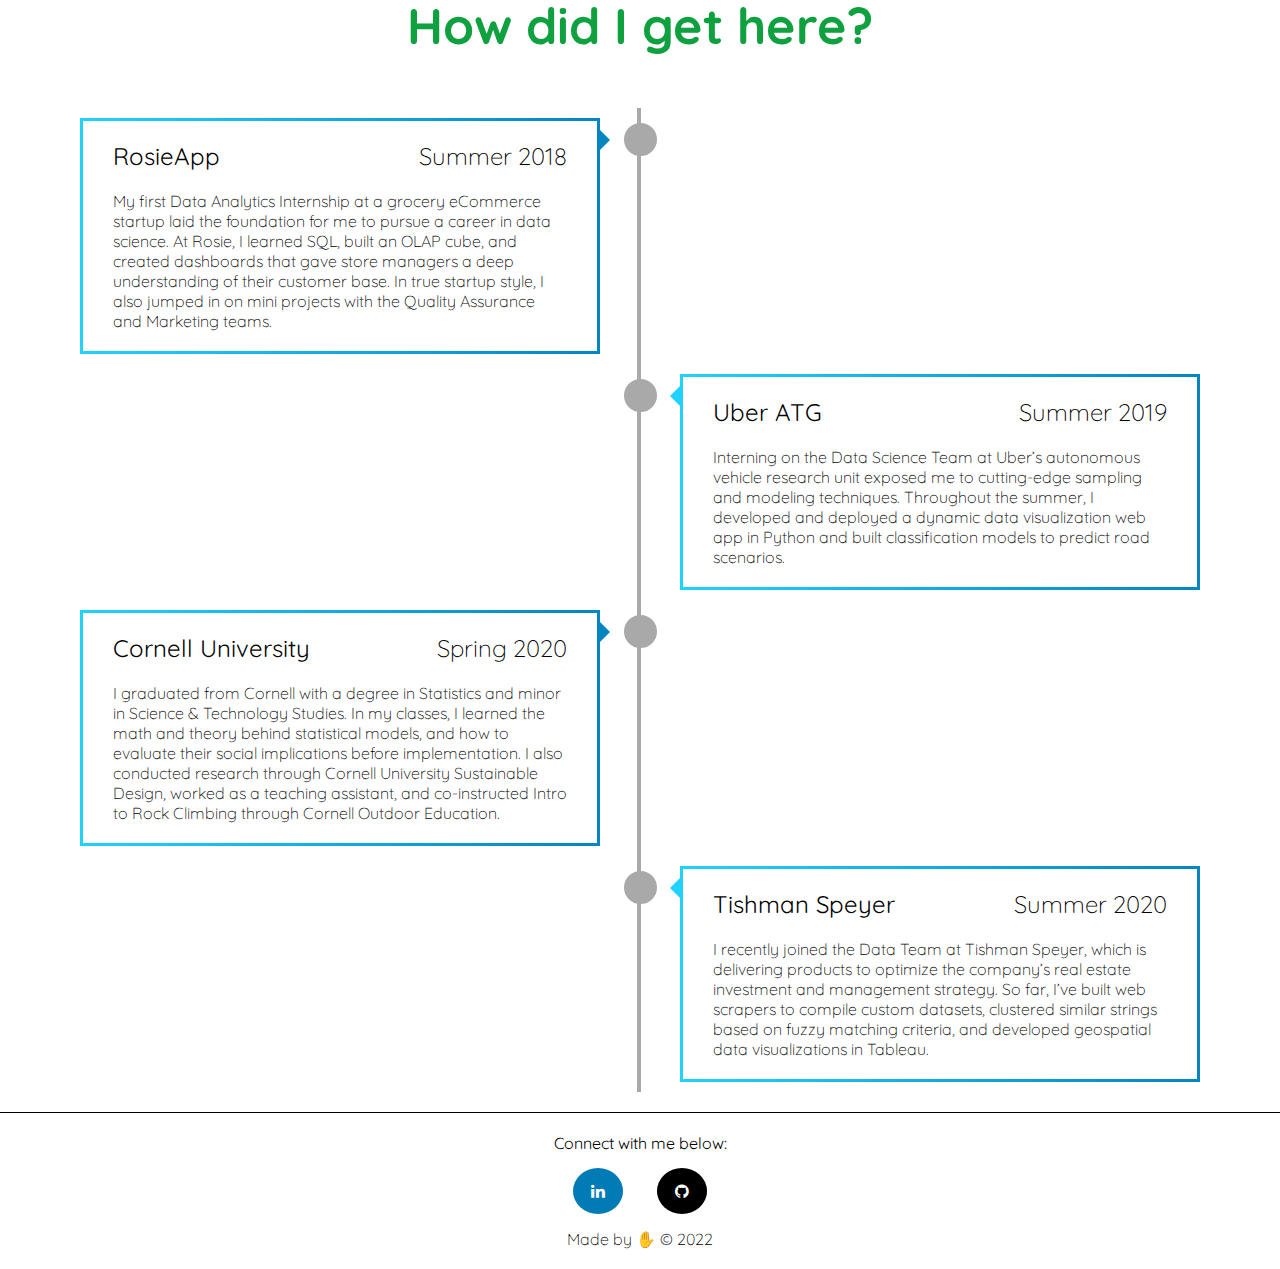
==== commit 0a35a3ef: "2022 copyright" ====
--- a/index.html
+++ b/index.html
@@ -115,7 +115,7 @@
                 <a href = "https://www.linkedin.com/in/callie-busch/" target="_blank" class="fa fa-linkedin"></a>
                 <a href = "https://github.com/calliebusch" target="_blank" class="fa fa-github"></a>
             </span>
-            <div> Made by &#9995; © 2020</div>
+            <div> Made by &#9995; © 2022</div>
             <br>
     </body>
 </html>--- a/css/style.css
+++ b/css/style.css
@@ -76,7 +76,6 @@
   }
   .page-title {
     color: #ffffff;
-    color:rgb(255, 92, 255);
     font-size: 75px;
     letter-spacing: .15em; 
     width:100%;
@@ -90,6 +89,9 @@
     right:1%;
     font-size:15px;
     font-weight: bold;
+  }
+  #bg-1{
+    background-image: url("../images/fitz.JPG");
   }
 }
 
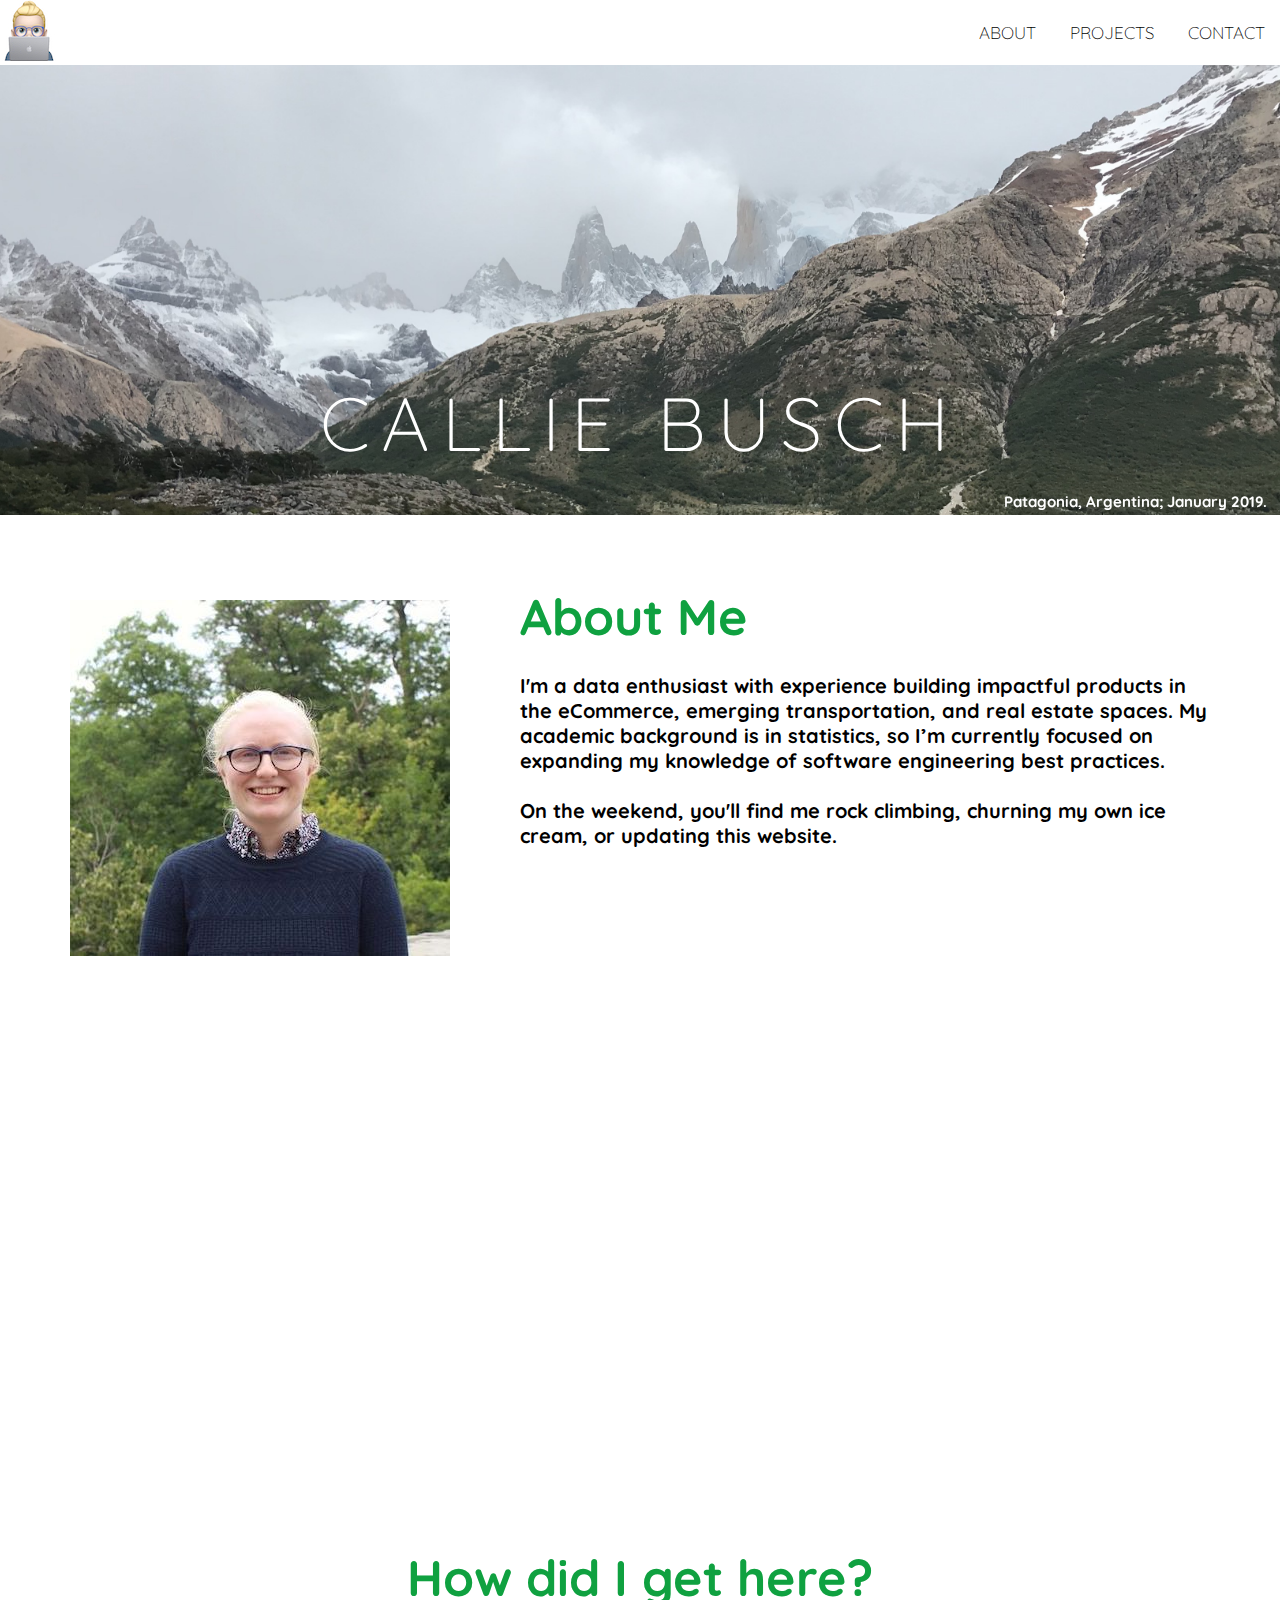
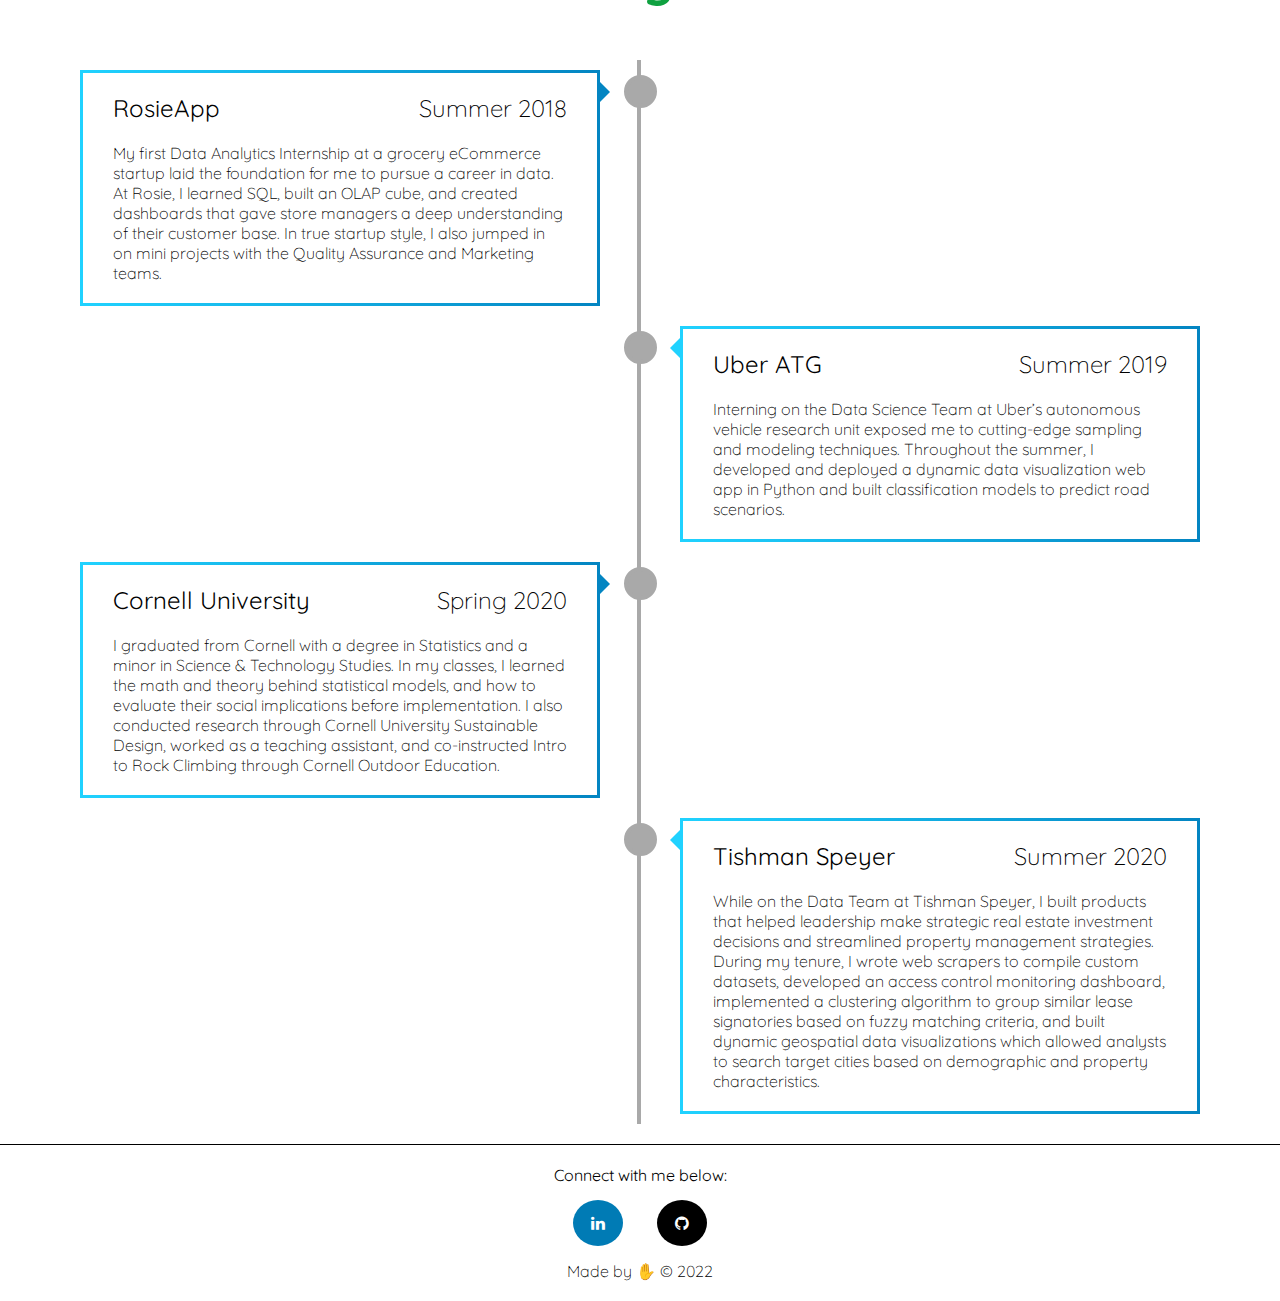
==== commit ed011ce7: "Changed TS Description" ====
--- a/index.html
+++ b/index.html
@@ -43,14 +43,12 @@
                 <h1 class = "headings">About Me </h1>
                 <br>
                 <p>
-                    I'm a New-York-City-based data analyst with experiance building impactful products in the eCommerce, emerging transportation, and real estate spaces. 
-                    Right now, I'm interested in transportation and urban development, but one of the things I love about data science is its never-ending list of applications.
-                    My academic background is in statistics, so I'm currently focused on expanding my knowlege of software engineering best practices. 
-                    Feel free to check out my projects section and let me know if you see something that can be optimized. 
+                    I'm a data enthusiast with experience building impactful products in the eCommerce, emerging transportation, and real estate spaces. 
+                    My academic background is in statistics, so I’m currently focused on expanding my knowledge of software engineering best practices. 
                 </p>
                 <br>
                 <p>
-                    On the weekend, you might find me rock climbing, riding my bike, taking a hike, sampling ice cream, gardening, or updating this website. 
+                    On the weekend, you'll find me rock climbing, churning my own ice cream, or updating this website.
                 </p> 
                 <br/> 
                 <p>
@@ -72,7 +70,7 @@
                 </span>
                 <br>
                 <p>
-                    My first Data Analytics Internship at a grocery eCommerce startup laid the foundation for me to pursue a career in data science. At Rosie, I learned SQL, built an OLAP cube, and created dashboards that gave store managers a deep understanding of their customer base. In true startup style, I also jumped in on mini projects with the Quality Assurance and Marketing teams. 
+                    My first Data Analytics Internship at a grocery eCommerce startup laid the foundation for me to pursue a career in data. At Rosie, I learned SQL, built an OLAP cube, and created dashboards that gave store managers a deep understanding of their customer base. In true startup style, I also jumped in on mini projects with the Quality Assurance and Marketing teams. 
                 </p>
               </div>
             </div>
@@ -91,7 +89,7 @@
                         <strong>Cornell University</strong>Spring 2020
                     </span>
                     <br>
-                  <p>I graduated from Cornell with a degree in Statistics and minor in Science & Technology Studies. In my classes, I learned the math and theory behind statistical models, and how to evaluate their social implications before implementation. I also conducted research through Cornell University Sustainable Design, worked as a teaching assistant, and co-instructed Intro to Rock Climbing through Cornell Outdoor Education. </p>
+                  <p>I graduated from Cornell with a degree in Statistics and a minor in Science & Technology Studies. In my classes, I learned the math and theory behind statistical models, and how to evaluate their social implications before implementation. I also conducted research through Cornell University Sustainable Design, worked as a teaching assistant, and co-instructed Intro to Rock Climbing through Cornell Outdoor Education. </p>
                 </div>
               </div>
             <div class="container right">
@@ -100,7 +98,7 @@
                         <strong>Tishman Speyer</strong>Summer 2020
                     </span>
                     <br>
-                    <p>I recently joined the Data Team at Tishman Speyer, which is delivering products to optimize the company’s real estate investment and management strategy. So far, I’ve built web scrapers to compile custom datasets, clustered similar strings based on fuzzy matching criteria, and developed geospatial data visualizations in Tableau. </p>
+                    <p>While on the Data Team at Tishman Speyer,  I built products that helped leadership make strategic real estate investment decisions and streamlined property management strategies. During my tenure, I wrote web scrapers to compile custom datasets, developed an access control monitoring dashboard, implemented a clustering algorithm to group similar lease signatories based on fuzzy matching criteria, and built dynamic geospatial data visualizations which allowed analysts to search target cities based on demographic and property characteristics.  </p>
                 </div>
               </div>
           </div>
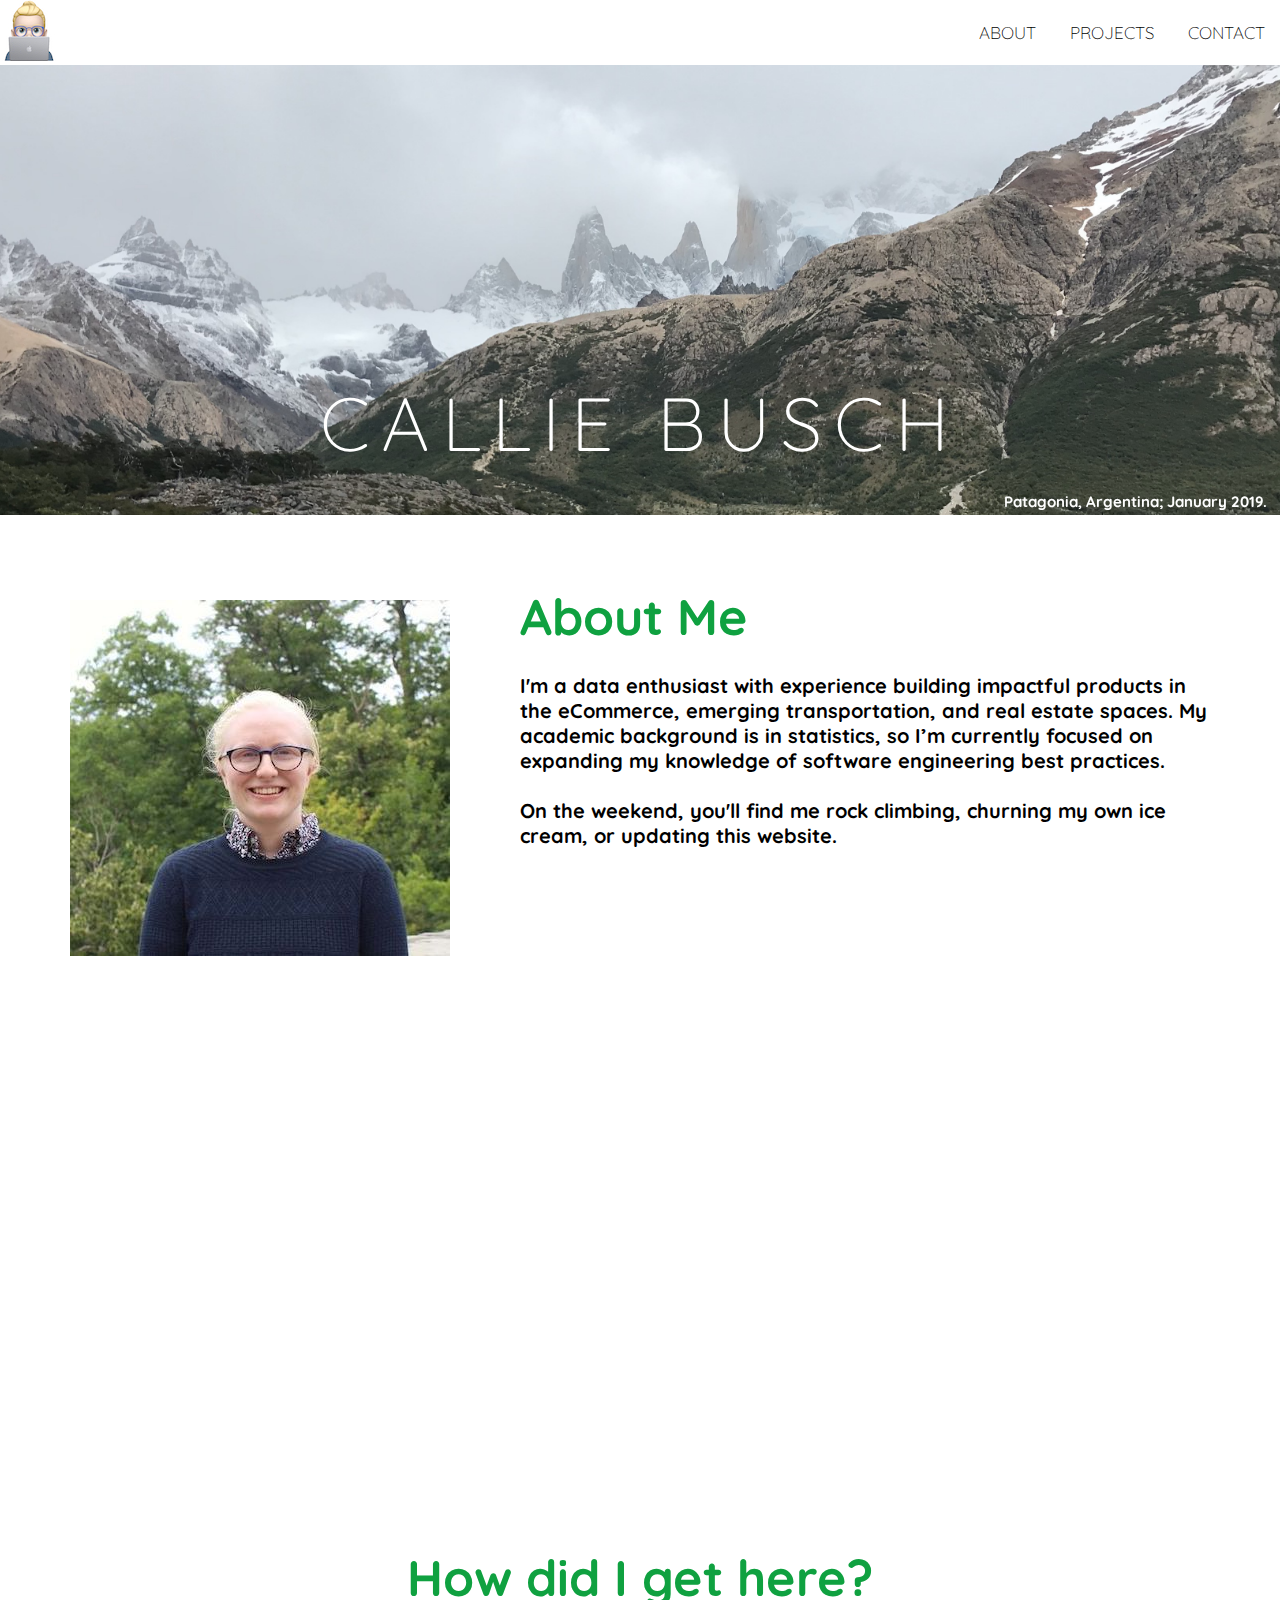
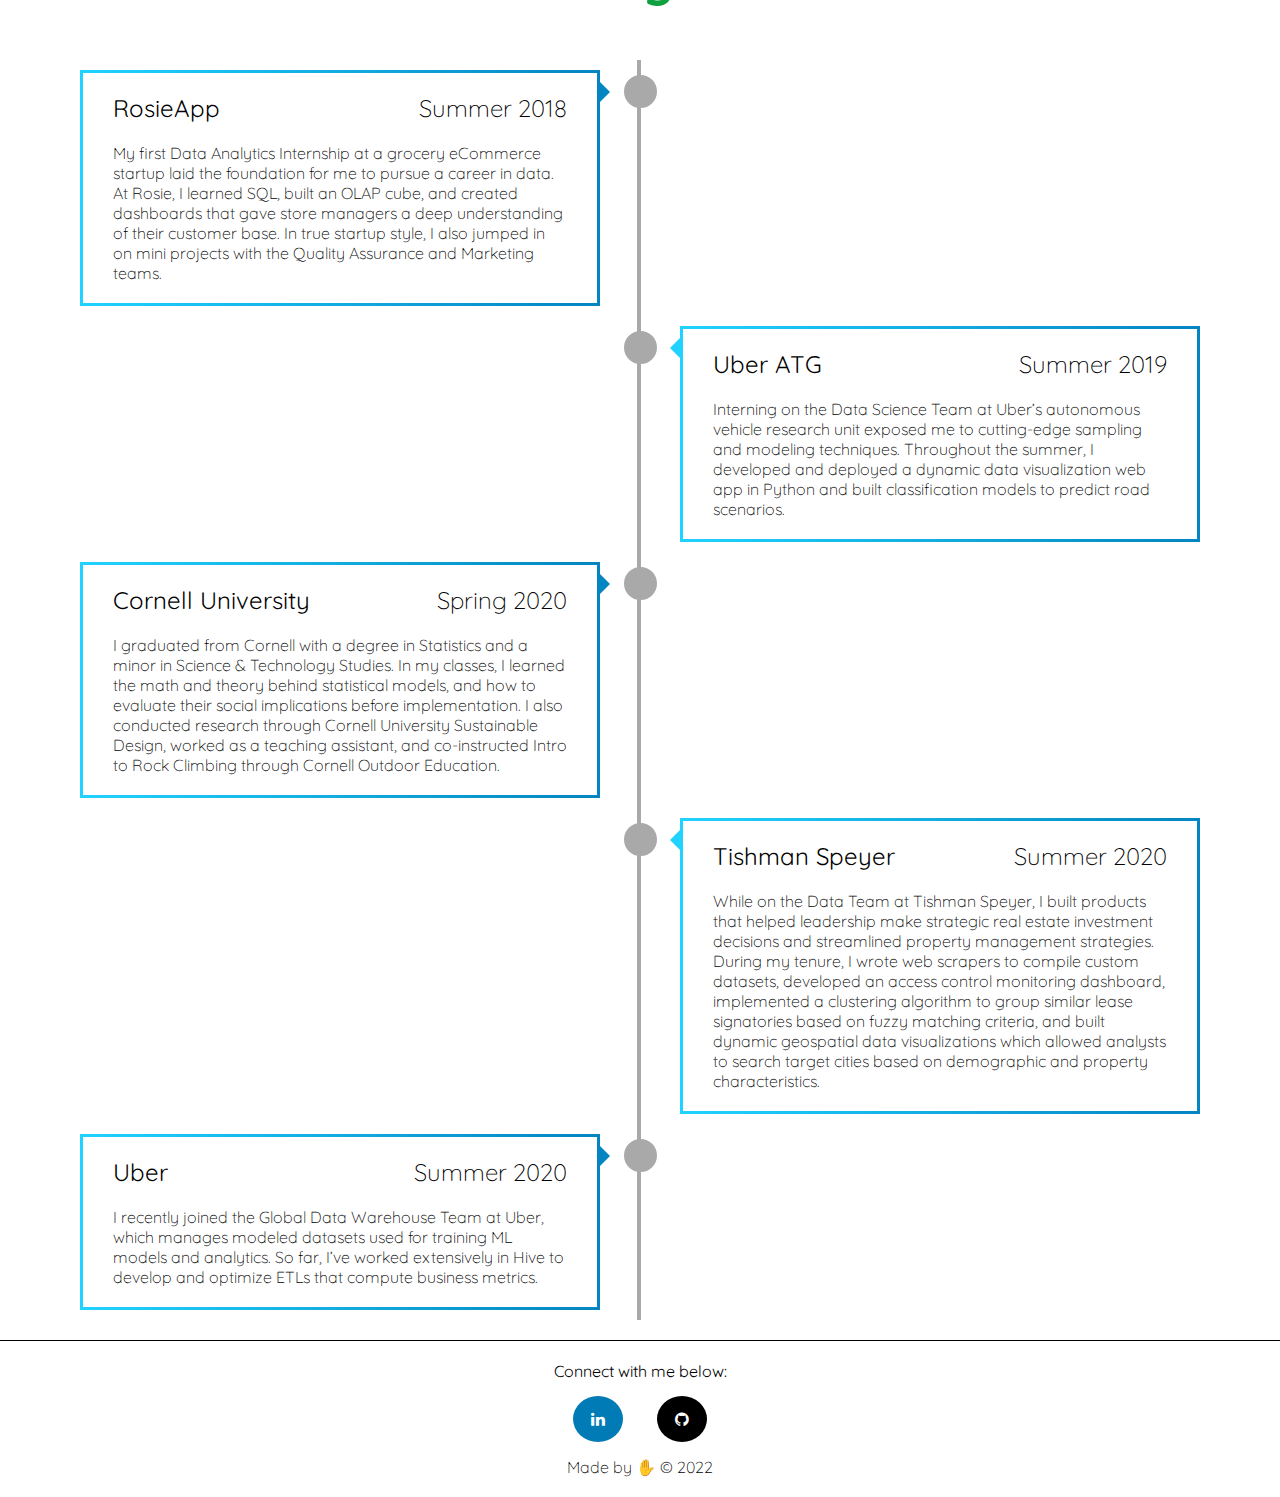
==== commit cd2acc3d: "Adding Uber 2nd stint to timeline" ====
--- a/index.html
+++ b/index.html
@@ -101,6 +101,15 @@
                     <p>While on the Data Team at Tishman Speyer,  I built products that helped leadership make strategic real estate investment decisions and streamlined property management strategies. During my tenure, I wrote web scrapers to compile custom datasets, developed an access control monitoring dashboard, implemented a clustering algorithm to group similar lease signatories based on fuzzy matching criteria, and built dynamic geospatial data visualizations which allowed analysts to search target cities based on demographic and property characteristics.  </p>
                 </div>
               </div>
+              <div class="container left">
+                <div class="tl-content">
+                    <span class = tl-header>
+                        <strong>Uber</strong>Summer 2020
+                    </span>
+                    <br>
+                  <p>I recently joined the Global Data Warehouse Team at Uber, which manages modeled datasets used for training ML models and analytics. So far, I’ve worked extensively in Hive to develop and optimize ETLs that compute business metrics. </p>
+                </div>
+              </div>
           </div>
           <br>
 
